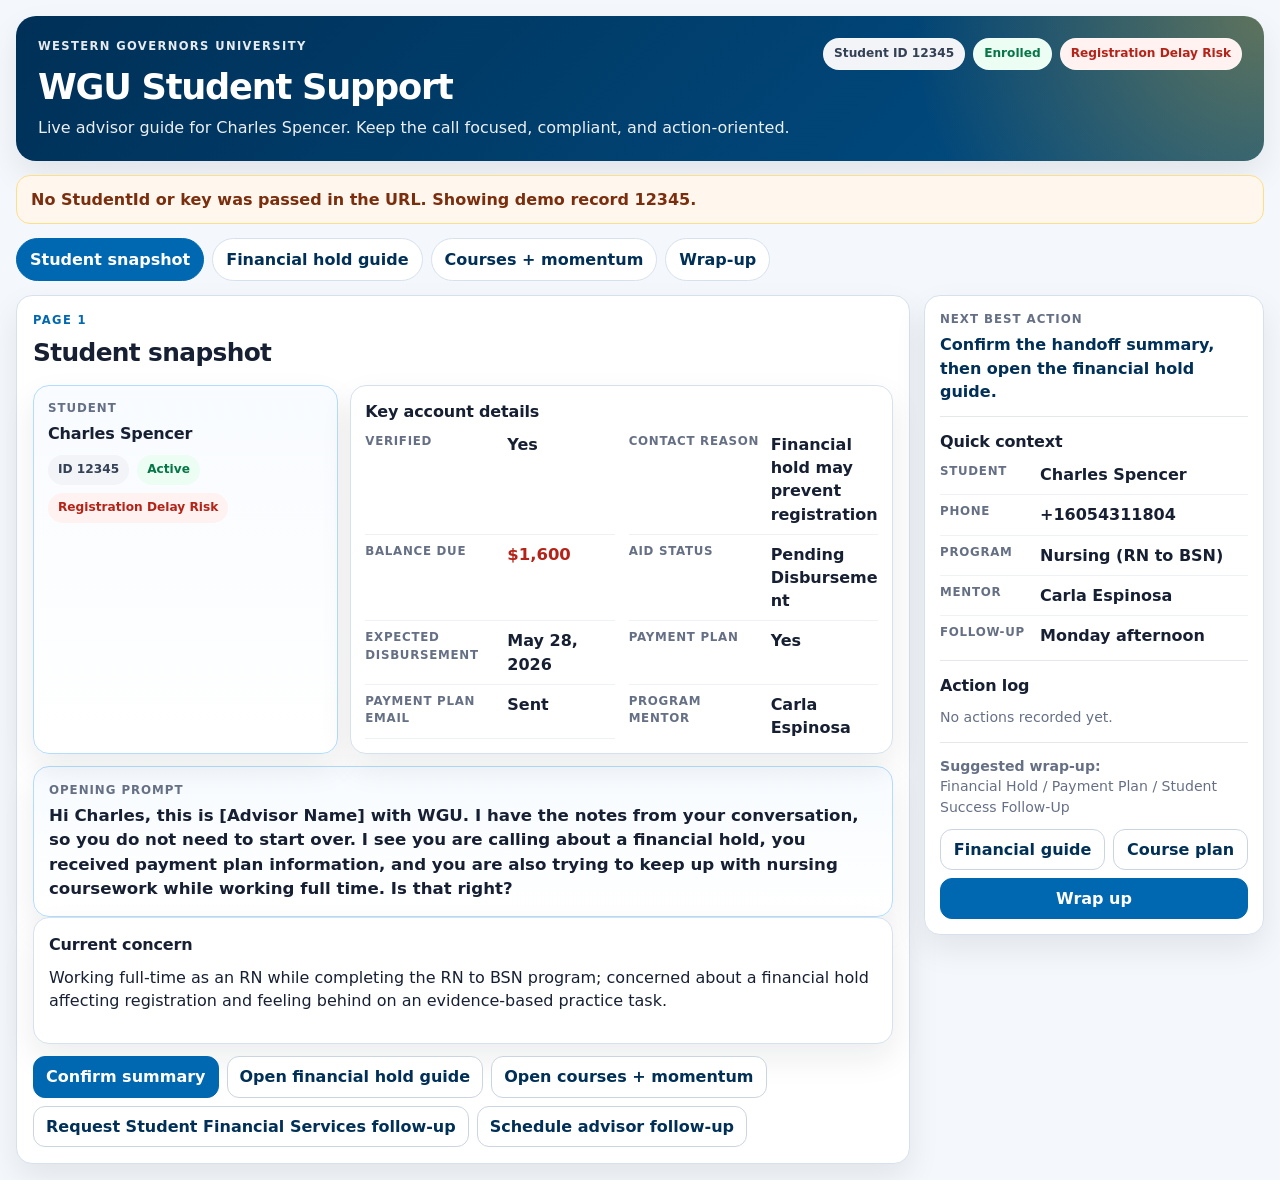
==== agent-script.html @ 355cf513 "new" ====
<!doctype html>
<html lang="en">
<head>
  <meta charset="utf-8">
  <meta name="viewport" content="width=device-width, initial-scale=1">
  <title>WGU Student Support</title>
  <link rel="stylesheet" href="assets/wgu-support.css">
</head>
<body>
  <main class="app-shell" id="app" aria-live="polite">
    <section class="loading-card">
      <div class="spinner" aria-hidden="true"></div>
      <p>Loading WGU student support guide...</p>
    </section>
  </main>
  <script src="assets/wgu-support.js"></script>
</body>
</html>
---- assets/wgu-support.css ----
:root {
  --wgu-navy: #003057;
  --wgu-blue: #0067b1;
  --wgu-gold: #f6b221;
  --ink: #172033;
  --muted: #667085;
  --line: #d7e1ee;
  --bg: #f4f7fb;
  --card: #ffffff;
  --danger: #b42318;
  --danger-bg: #fff2f0;
  --warning: #b54708;
  --warning-bg: #fff7ed;
  --success: #067647;
  --success-bg: #ecfdf3;
  --info-bg: #eff8ff;
  --shadow: 0 14px 32px rgba(16, 24, 40, 0.08);
  --radius: 16px;
  color-scheme: light;
}

* {
  box-sizing: border-box;
}

html {
  scroll-behavior: smooth;
}

body {
  margin: 0;
  min-height: 100vh;
  background: var(--bg);
  color: var(--ink);
  font-family: Inter, ui-sans-serif, system-ui, -apple-system, BlinkMacSystemFont, "Segoe UI", Arial, sans-serif;
  line-height: 1.45;
}

button,
textarea,
input {
  font: inherit;
}

.app-shell {
  width: min(1280px, 100%);
  margin: 0 auto;
  padding: 16px;
}

.app-shell.compact {
  width: min(860px, 100%);
}

.hero {
  display: flex;
  justify-content: space-between;
  align-items: flex-start;
  gap: 18px;
  padding: 22px;
  border-radius: 20px;
  color: #fff;
  background:
    radial-gradient(circle at top right, rgba(246, 178, 33, 0.38), transparent 28%),
    linear-gradient(135deg, var(--wgu-navy), #014f86);
  box-shadow: var(--shadow);
}

.eyebrow {
  margin: 0 0 6px;
  font-size: 0.72rem;
  font-weight: 900;
  letter-spacing: 0.12em;
  text-transform: uppercase;
  opacity: 0.9;
}

.eyebrow.dark {
  color: var(--wgu-blue);
  opacity: 1;
}

h1,
h2,
h3,
p {
  margin-top: 0;
}

h1 {
  margin-bottom: 4px;
  font-size: clamp(1.55rem, 2.8vw, 2.2rem);
  letter-spacing: -0.035em;
}

h2 {
  margin-bottom: 8px;
  font-size: clamp(1.25rem, 2vw, 1.55rem);
  letter-spacing: -0.025em;
}

h3 {
  margin-bottom: 10px;
  font-size: 1rem;
  letter-spacing: -0.01em;
}

.hero-copy {
  max-width: 820px;
  margin-bottom: 0;
  opacity: 0.92;
}

.hero-badges,
.badge-row,
.button-row,
.tab-row {
  display: flex;
  flex-wrap: wrap;
  align-items: center;
  gap: 8px;
}

.hero-badges {
  justify-content: flex-end;
  min-width: 260px;
}

.badge {
  display: inline-flex;
  align-items: center;
  width: fit-content;
  padding: 6px 10px;
  border-radius: 999px;
  background: #eef4ff;
  color: #175cd3;
  font-size: 0.76rem;
  font-weight: 900;
  white-space: nowrap;
}

.hero .badge {
  background: rgba(255, 255, 255, 0.16);
  color: #fff;
  border: 1px solid rgba(255, 255, 255, 0.26);
}

.badge.success {
  background: var(--success-bg);
  color: var(--success);
}

.badge.danger {
  background: var(--danger-bg);
  color: var(--danger);
}

.badge.warning {
  background: var(--warning-bg);
  color: var(--warning);
}

.badge.neutral {
  background: #f2f4f7;
  color: #344054;
}

.tab-row {
  margin: 14px 0;
}

.tab {
  border: 1px solid var(--line);
  background: #fff;
  color: var(--wgu-navy);
  border-radius: 999px;
  padding: 9px 13px;
  font-weight: 850;
  cursor: pointer;
}

.tab.active {
  border-color: var(--wgu-blue);
  background: var(--wgu-blue);
  color: #fff;
}

.workbench {
  display: grid;
  grid-template-columns: minmax(0, 1fr) 340px;
  gap: 14px;
  align-items: start;
}

.main-panel,
.page-card {
  min-width: 0;
}

.card,
.page-card {
  background: var(--card);
  border: 1px solid var(--line);
  border-radius: var(--radius);
  box-shadow: var(--shadow);
}

.page-card {
  padding: 16px;
}

.card {
  padding: 15px;
}

.compact-card {
  padding: 14px;
}

.primary-card {
  border-color: #b2ddff;
  background: linear-gradient(180deg, #f8fbff, #fff);
}

.warning-card {
  border-color: #fedf89;
  background: linear-gradient(180deg, #fffbf4, #fff);
}

.guardrail-card {
  border-color: #fecaca;
  background: linear-gradient(180deg, #fff7f7, #fff);
}

.success-card {
  border-color: #abefc6;
  background: linear-gradient(180deg, #f6fef9, #fff);
}

.prompt-card {
  border-color: #b2ddff;
  background: linear-gradient(180deg, #f7fbff, #fff);
}

.index-card {
  margin-top: 14px;
}

.section-heading {
  margin-bottom: 14px;
}

.section-heading .subtitle,
.subtitle {
  margin-bottom: 0;
  color: var(--muted);
}

.snapshot-grid {
  display: grid;
  grid-template-columns: 0.72fr 1.28fr;
  gap: 12px;
  margin-bottom: 12px;
}

.two-panel {
  display: grid;
  grid-template-columns: 1fr 1fr;
  gap: 12px;
  margin-bottom: 12px;
}

.label {
  margin-bottom: 5px;
  color: var(--muted);
  font-size: 0.74rem;
  font-weight: 900;
  letter-spacing: 0.08em;
  text-transform: uppercase;
}

.top-space {
  margin-top: 14px;
}

.script-text {
  margin-bottom: 0;
  color: #172033;
  font-size: 1.04rem;
  font-weight: 650;
}

.big-value {
  margin-bottom: 12px;
  color: var(--wgu-navy);
  font-size: 1.16rem;
  font-weight: 850;
}

.field-list {
  display: grid;
  gap: 8px;
  margin: 0;
}

.field-list.two-col {
  grid-template-columns: repeat(2, minmax(0, 1fr));
  column-gap: 14px;
}

.field-row {
  display: grid;
  grid-template-columns: 132px minmax(0, 1fr);
  gap: 10px;
  padding-bottom: 8px;
  border-bottom: 1px solid #eef2f7;
}

.field-row:last-child {
  border-bottom: 0;
  padding-bottom: 0;
}

.field-row dt {
  color: var(--muted);
  font-size: 0.74rem;
  font-weight: 900;
  letter-spacing: 0.06em;
  text-transform: uppercase;
}

.field-row dd {
  margin: 0;
  font-weight: 700;
  overflow-wrap: anywhere;
}

.field-row.emphasis dd {
  color: var(--danger);
  font-size: 1.03rem;
}

.bullet-list,
.check-list {
  display: grid;
  gap: 9px;
  margin: 0;
  padding: 0;
  list-style: none;
}

.bullet-list li,
.check-list li {
  position: relative;
  padding-left: 24px;
}

.bullet-list li::before,
.check-list li::before {
  position: absolute;
  left: 0;
  top: 0.05rem;
  width: 18px;
  height: 18px;
  display: inline-grid;
  place-items: center;
  border-radius: 50%;
  font-size: 0.76rem;
  font-weight: 900;
}

.bullet-list li::before {
  content: "i";
  background: var(--info-bg);
  color: var(--wgu-blue);
}

.check-list li::before {
  content: "✓";
  background: var(--success-bg);
  color: var(--success);
}

.say-box,
.dont-box {
  border-radius: 13px;
  padding: 12px;
}

.say-box {
  margin-bottom: 10px;
  border: 1px solid #abefc6;
  background: var(--success-bg);
}

.say-box p,
.dont-box p {
  margin-bottom: 0;
}

.dont-box {
  border: 1px solid #fecaca;
  background: var(--danger-bg);
}

.dont-box .bullet-list li::before {
  content: "!";
  background: #fee4e2;
  color: var(--danger);
}

.action-row {
  margin-top: 12px;
}

button,
.button {
  display: inline-flex;
  justify-content: center;
  align-items: center;
  min-height: 38px;
  padding: 8px 12px;
  border: 1px solid #cbd5e1;
  border-radius: 12px;
  background: #fff;
  color: var(--wgu-navy);
  font-weight: 850;
  text-decoration: none;
  cursor: pointer;
}

button.primary,
.button.primary {
  border-color: var(--wgu-blue);
  background: var(--wgu-blue);
  color: #fff;
}

button:hover,
.button:hover,
.tab:hover {
  filter: brightness(0.98);
}

button:focus-visible,
.button:focus-visible,
.tab:focus-visible,
textarea:focus-visible {
  outline: 3px solid rgba(0, 103, 177, 0.24);
  outline-offset: 2px;
}

.side-panel {
  min-width: 0;
}

.sticky-card {
  position: sticky;
  top: 12px;
}

.next-action {
  margin-bottom: 0;
  color: var(--wgu-navy);
  font-weight: 800;
}

.side-divider {
  height: 1px;
  margin: 13px 0;
  background: #e4e7ec;
}

.side-fields .field-row {
  grid-template-columns: 90px 1fr;
}

.empty-log,
.wrap-code,
.small-muted {
  color: var(--muted);
  font-size: 0.88rem;
}

.wrap-code {
  margin-bottom: 0;
}

.action-log {
  display: grid;
  gap: 8px;
  margin: 0;
  padding-left: 18px;
}

.action-log li {
  color: #344054;
  font-size: 0.9rem;
}

.action-log span {
  display: inline-block;
  margin-right: 6px;
  color: var(--muted);
  font-size: 0.78rem;
  font-weight: 800;
}

.side-buttons {
  margin-top: 12px;
}

.side-buttons button {
  flex: 1 1 auto;
}

textarea {
  width: 100%;
  min-height: 172px;
  margin-bottom: 10px;
  padding: 12px;
  border: 1px solid #cbd5e1;
  border-radius: 13px;
  color: var(--ink);
  background: #fff;
  resize: vertical;
}

.copy-status {
  min-height: 20px;
  margin: 8px 0 0;
  color: var(--success);
  font-weight: 850;
}

.setup-warning {
  margin-top: 14px;
  padding: 12px 14px;
  border: 1px solid #fedf89;
  border-radius: 14px;
  background: var(--warning-bg);
  color: #7a2e0e;
  font-weight: 750;
}

.loading-card {
  min-height: 240px;
  display: grid;
  place-items: center;
  gap: 12px;
  background: #fff;
  border: 1px solid var(--line);
  border-radius: var(--radius);
  box-shadow: var(--shadow);
}

.loading-card p {
  margin: 0;
  color: var(--muted);
  font-weight: 850;
}

.spinner {
  width: 38px;
  height: 38px;
  border: 4px solid #d1e9ff;
  border-top-color: var(--wgu-blue);
  border-radius: 50%;
  animation: spin 0.9s linear infinite;
}

code {
  padding: 2px 5px;
  border-radius: 6px;
  background: #eef2f7;
}

@keyframes spin {
  to { transform: rotate(360deg); }
}

@media (max-width: 1060px) {
  .workbench {
    grid-template-columns: 1fr;
  }

  .sticky-card {
    position: static;
  }
}

@media (max-width: 820px) {
  .hero,
  .snapshot-grid,
  .two-panel {
    grid-template-columns: 1fr;
  }

  .hero {
    flex-direction: column;
  }

  .hero-badges {
    justify-content: flex-start;
    min-width: 0;
  }

  .field-list.two-col {
    grid-template-columns: 1fr;
  }
}

@media (max-width: 560px) {
  .app-shell {
    padding: 10px;
  }

  .hero,
  .page-card,
  .card {
    border-radius: 14px;
  }

  .field-row,
  .side-fields .field-row {
    grid-template-columns: 1fr;
    gap: 2px;
  }

  button,
  .button,
  .tab {
    width: 100%;
  }
}
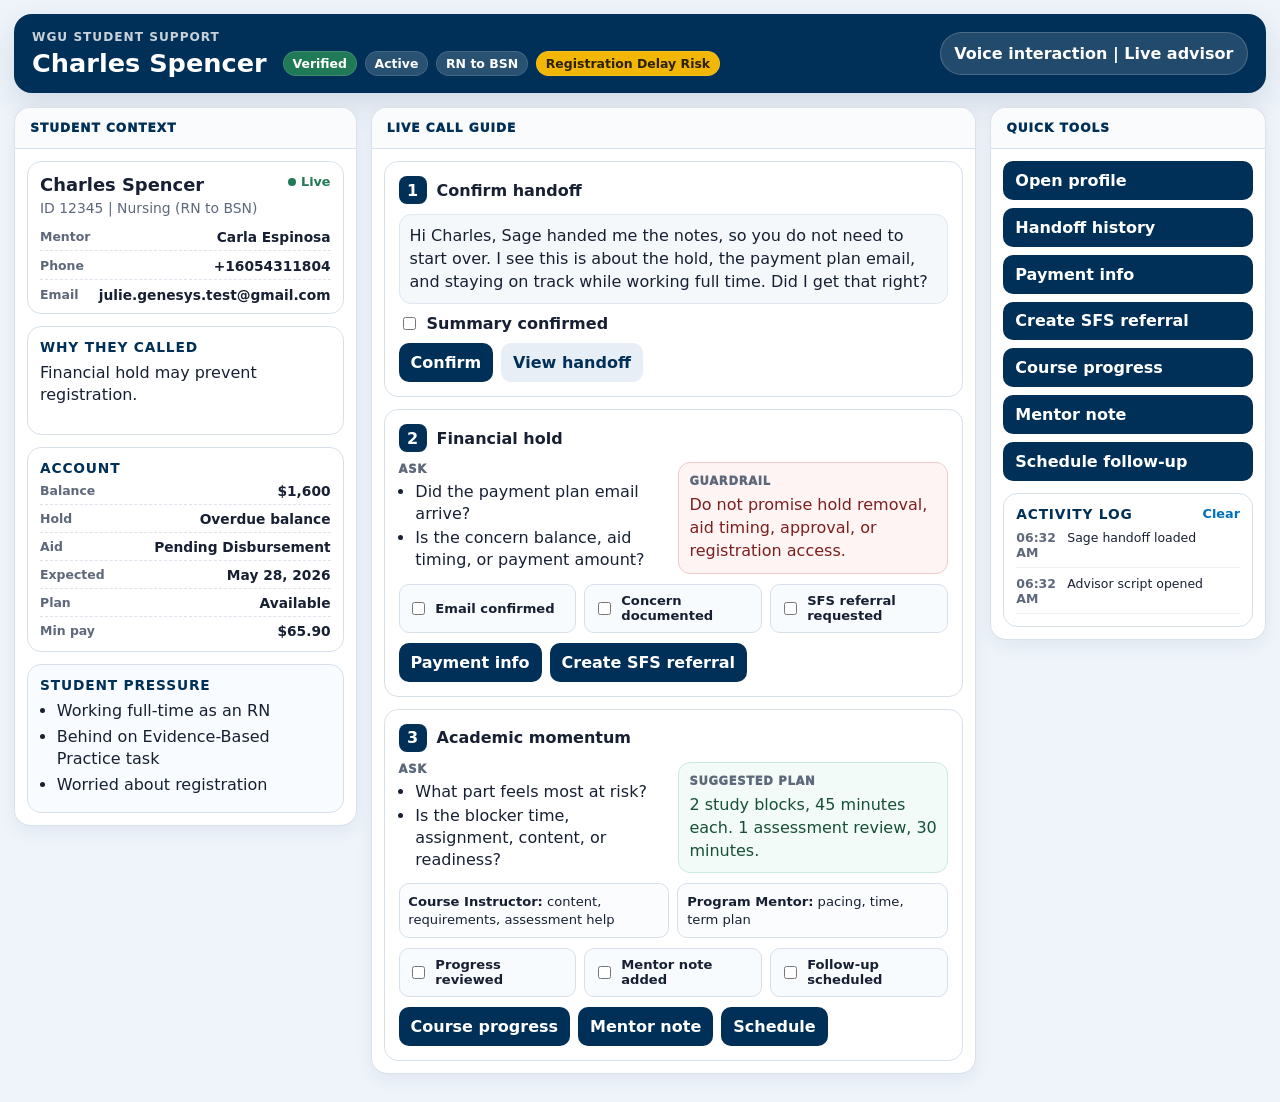
==== commit daf2df65: "Describe your changes" ====
--- a/agent-script.html
+++ b/agent-script.html
@@ -1,18 +1,197 @@
 <!doctype html>
 <html lang="en">
 <head>
-  <meta charset="utf-8">
-  <meta name="viewport" content="width=device-width, initial-scale=1">
+  <meta charset="utf-8" />
+  <meta name="viewport" content="width=device-width, initial-scale=1" />
   <title>WGU Student Support</title>
-  <link rel="stylesheet" href="assets/wgu-support.css">
+  <link rel="stylesheet" href="assets/wgu-agent.css" />
 </head>
 <body>
-  <main class="app-shell" id="app" aria-live="polite">
-    <section class="loading-card">
-      <div class="spinner" aria-hidden="true"></div>
-      <p>Loading WGU student support guide...</p>
-    </section>
-  </main>
-  <script src="assets/wgu-support.js"></script>
+  <div class="app-shell">
+    <header class="topbar">
+      <div>
+        <div class="eyebrow">WGU Student Support</div>
+        <div class="title-row">
+          <h1 id="studentNameHeader">Charles Spencer</h1>
+          <span class="chip ok">Verified</span>
+          <span class="chip">Active</span>
+          <span class="chip" id="programChip">RN to BSN</span>
+          <span class="chip warn" id="riskChip">Registration risk</span>
+        </div>
+      </div>
+      <div class="interaction-pill">Voice interaction | Live advisor</div>
+    </header>
+
+    <div id="setupNotice" class="setup-notice" hidden></div>
+
+    <main class="three-col">
+      <aside class="panel context-panel">
+        <div class="panel-title">Student context</div>
+
+        <section class="card tight-card">
+          <div class="student-block">
+            <div>
+              <h2 id="studentName">Charles Spencer</h2>
+              <p id="studentMeta">ID 12345 | Nursing, RN to BSN</p>
+            </div>
+            <span class="status-dot">Live</span>
+          </div>
+          <dl class="mini-fields">
+            <div><dt>Mentor</dt><dd id="mentorName">Carla Espinosa</dd></div>
+            <div><dt>Phone</dt><dd id="phoneNumber">+16054311804</dd></div>
+            <div><dt>Email</dt><dd id="emailAddress">julie.genesys.test@gmail.com</dd></div>
+          </dl>
+        </section>
+
+        <section class="card">
+          <h3>Why they called</h3>
+          <p id="contactReason">Financial hold may prevent registration.</p>
+        </section>
+
+        <section class="card">
+          <h3>Account</h3>
+          <dl class="mini-fields compact">
+            <div><dt>Balance</dt><dd id="balanceDue">$1,600</dd></div>
+            <div><dt>Hold</dt><dd id="holdReason">Overdue balance</dd></div>
+            <div><dt>Aid</dt><dd id="aidStatus">Pending disbursement</dd></div>
+            <div><dt>Expected</dt><dd id="aidDate">May 28, 2026</dd></div>
+            <div><dt>Plan</dt><dd id="paymentPlan">Available</dd></div>
+            <div><dt>Min pay</dt><dd id="minimumPayment">$65.90</dd></div>
+          </dl>
+        </section>
+
+        <section class="card note-card">
+          <h3>Student pressure</h3>
+          <ul class="plain-list" id="pressureList">
+            <li>Working full-time as an RN</li>
+            <li>Behind on Evidence-Based Practice task</li>
+            <li>Worried about registration</li>
+          </ul>
+        </section>
+      </aside>
+
+      <section class="panel guide-panel">
+        <div class="panel-title">Live call guide</div>
+
+        <article class="step-card" id="start">
+          <div class="step-head">
+            <span class="step-num">1</span>
+            <h2>Confirm handoff</h2>
+          </div>
+          <div class="prompt-box" id="openerText">
+            Hi Charles, Sage handed me the notes, so you do not need to start over. I see this is about the hold, the payment plan email, and staying on track while working full time. Did I get that right?
+          </div>
+          <label class="check-row"><input id="summaryConfirmed" type="checkbox" /> Summary confirmed</label>
+          <div class="row-actions">
+            <button data-action="confirm-summary">Confirm</button>
+            <button class="secondary" data-action="history">View handoff</button>
+          </div>
+        </article>
+
+        <article class="step-card" id="financial">
+          <div class="step-head">
+            <span class="step-num">2</span>
+            <h2>Financial hold</h2>
+          </div>
+          <div class="guide-grid">
+            <div>
+              <div class="label">Ask</div>
+              <ul class="plain-list short">
+                <li>Did the payment plan email arrive?</li>
+                <li>Is the concern balance, aid timing, or payment amount?</li>
+              </ul>
+            </div>
+            <div class="guardrail">
+              <div class="label">Guardrail</div>
+              Do not promise hold removal, aid timing, approval, or registration access.
+            </div>
+          </div>
+          <div class="check-grid">
+            <label><input id="emailConfirmed" type="checkbox" /> Email confirmed</label>
+            <label><input id="concernDocumented" type="checkbox" /> Concern documented</label>
+            <label><input id="sfsRequested" type="checkbox" /> SFS referral requested</label>
+          </div>
+          <div class="row-actions">
+            <button data-action="payment-portal">Payment info</button>
+            <button data-action="sfs-referral">Create SFS referral</button>
+          </div>
+        </article>
+
+        <article class="step-card" id="academic">
+          <div class="step-head">
+            <span class="step-num">3</span>
+            <h2>Academic momentum</h2>
+          </div>
+          <div class="guide-grid">
+            <div>
+              <div class="label">Ask</div>
+              <ul class="plain-list short">
+                <li>What part feels most at risk?</li>
+                <li>Is the blocker time, assignment, content, or readiness?</li>
+              </ul>
+            </div>
+            <div class="plan-box">
+              <div class="label">Suggested plan</div>
+              2 study blocks, 45 minutes each. 1 assessment review, 30 minutes.
+            </div>
+          </div>
+          <div class="route-strip">
+            <span><b>Course Instructor:</b> content, requirements, assessment help</span>
+            <span><b>Program Mentor:</b> pacing, time, term plan</span>
+          </div>
+          <div class="check-grid">
+            <label><input id="courseReviewed" type="checkbox" /> Progress reviewed</label>
+            <label><input id="mentorNoteAdded" type="checkbox" /> Mentor note added</label>
+            <label><input id="followupScheduled" type="checkbox" /> Follow-up scheduled</label>
+          </div>
+          <div class="row-actions">
+            <button data-action="course-progress">Course progress</button>
+            <button data-action="mentor-note">Mentor note</button>
+            <button data-action="schedule">Schedule</button>
+          </div>
+        </article>
+      </section>
+
+      <aside class="panel tools-panel">
+        <div class="panel-title">Quick tools</div>
+
+        <div class="tool-stack">
+          <button data-action="open-profile">Open profile</button>
+          <button data-action="history">Handoff history</button>
+          <button data-action="payment-portal">Payment info</button>
+          <button data-action="sfs-referral">Create SFS referral</button>
+          <button data-action="course-progress">Course progress</button>
+          <button data-action="mentor-note">Mentor note</button>
+          <button data-action="schedule">Schedule follow-up</button>
+        </div>
+
+        <section class="log-card">
+          <div class="log-head">
+            <h3>Activity log</h3>
+            <button class="text-btn" data-action="clear-log">Clear</button>
+          </div>
+          <ol id="activityLog" class="activity-log"></ol>
+        </section>
+      </aside>
+    </main>
+  </div>
+
+  <div id="modalBackdrop" class="modal-backdrop" hidden>
+    <div class="modal" role="dialog" aria-modal="true" aria-labelledby="modalTitle">
+      <header class="modal-header">
+        <div>
+          <div id="modalKicker" class="modal-kicker">Demo action</div>
+          <h2 id="modalTitle">Action</h2>
+        </div>
+        <button class="icon-btn" data-close-modal aria-label="Close dialog">×</button>
+      </header>
+      <div id="modalBody" class="modal-body"></div>
+      <footer id="modalFooter" class="modal-footer"></footer>
+    </div>
+  </div>
+
+  <div id="toast" class="toast" aria-live="polite"></div>
+
+  <script src="assets/wgu-agent.js"></script>
 </body>
 </html>
--- a/assets/wgu-agent.css
+++ b/assets/wgu-agent.css
@@ -0,0 +1,237 @@
+:root {
+  --navy: #003057;
+  --blue: #0071bc;
+  --green: #207a57;
+  --yellow: #f2b705;
+  --red: #b93b3b;
+  --ink: #172033;
+  --muted: #5d687a;
+  --line: #d7e0ea;
+  --soft: #f5f8fb;
+  --card: #ffffff;
+  --shadow: 0 12px 32px rgba(0, 35, 64, 0.12);
+  --radius: 16px;
+  --font: Inter, ui-sans-serif, system-ui, -apple-system, BlinkMacSystemFont, "Segoe UI", sans-serif;
+}
+
+* { box-sizing: border-box; }
+html { scroll-behavior: smooth; }
+body {
+  margin: 0;
+  font-family: var(--font);
+  color: var(--ink);
+  background: #eef4fa;
+  min-height: 100vh;
+}
+button, input, textarea, select { font: inherit; }
+button {
+  border: 0;
+  border-radius: 10px;
+  background: var(--navy);
+  color: #fff;
+  padding: 0.62rem 0.75rem;
+  font-weight: 750;
+  cursor: pointer;
+}
+button:hover { background: #06426f; }
+button.secondary { background: #e8eef5; color: var(--navy); }
+button.text-btn { background: transparent; color: var(--blue); padding: 0; font-size: 0.8rem; }
+button.icon-btn { width: 36px; height: 36px; padding: 0; border-radius: 999px; background: #e9eff6; color: var(--navy); font-size: 1.2rem; }
+button.full { width: 100%; }
+input, textarea, select {
+  width: 100%;
+  border: 1px solid var(--line);
+  border-radius: 10px;
+  padding: 0.6rem 0.7rem;
+  background: #fff;
+  color: var(--ink);
+}
+textarea { min-height: 112px; resize: vertical; }
+label { font-weight: 700; }
+
+.app-shell {
+  width: min(1460px, calc(100% - 28px));
+  margin: 14px auto 28px;
+}
+.topbar {
+  background: var(--navy);
+  color: #fff;
+  border-radius: 18px;
+  padding: 16px 18px;
+  display: flex;
+  justify-content: space-between;
+  gap: 16px;
+  align-items: center;
+  box-shadow: var(--shadow);
+}
+.eyebrow { text-transform: uppercase; font-size: 0.76rem; letter-spacing: 0.08em; opacity: 0.78; font-weight: 900; }
+.title-row { display: flex; align-items: center; flex-wrap: wrap; gap: 8px; margin-top: 6px; }
+h1 { margin: 0 8px 0 0; font-size: clamp(1.3rem, 2vw, 2rem); line-height: 1.05; }
+.chip {
+  display: inline-flex;
+  align-items: center;
+  border-radius: 999px;
+  padding: 0.25rem 0.55rem;
+  font-size: 0.78rem;
+  font-weight: 850;
+  background: rgba(255,255,255,0.16);
+  border: 1px solid rgba(255,255,255,0.12);
+}
+.chip.ok { background: var(--green); }
+.chip.warn { background: var(--yellow); color: #2d2100; }
+.interaction-pill {
+  white-space: nowrap;
+  background: rgba(255,255,255,0.13);
+  border: 1px solid rgba(255,255,255,0.18);
+  border-radius: 999px;
+  padding: 0.7rem 0.85rem;
+  font-weight: 850;
+}
+.setup-notice {
+  margin-top: 10px;
+  background: #fff8df;
+  color: #574300;
+  border: 1px solid #f0d879;
+  border-radius: 12px;
+  padding: 0.65rem 0.85rem;
+  font-weight: 700;
+}
+.three-col {
+  display: grid;
+  grid-template-columns: minmax(245px, 0.82fr) minmax(430px, 1.45fr) minmax(220px, 0.66fr);
+  gap: 14px;
+  margin-top: 14px;
+  align-items: start;
+}
+.panel {
+  background: rgba(255,255,255,0.96);
+  border: 1px solid rgba(215,224,234,0.95);
+  border-radius: var(--radius);
+  box-shadow: 0 6px 18px rgba(15, 37, 64, 0.06);
+  overflow: hidden;
+}
+.panel-title {
+  padding: 0.82rem 0.95rem;
+  background: #f9fbfd;
+  border-bottom: 1px solid var(--line);
+  text-transform: uppercase;
+  letter-spacing: 0.08em;
+  font-size: 0.76rem;
+  font-weight: 950;
+  color: var(--navy);
+}
+.card, .step-card, .log-card { margin: 12px; background: var(--card); border: 1px solid var(--line); border-radius: 14px; padding: 12px; }
+.tight-card { padding-bottom: 10px; }
+.student-block { display: flex; align-items: flex-start; justify-content: space-between; gap: 8px; }
+h2, h3, p { margin-top: 0; }
+h2 { margin-bottom: 4px; font-size: 1.12rem; }
+h3 { margin-bottom: 7px; font-size: 0.86rem; text-transform: uppercase; letter-spacing: 0.06em; color: var(--navy); }
+p { line-height: 1.4; }
+#studentMeta { margin: 0; color: var(--muted); font-size: 0.87rem; }
+.status-dot { color: var(--green); font-weight: 900; font-size: 0.8rem; }
+.status-dot::before { content: ""; display: inline-block; width: 8px; height: 8px; margin-right: 5px; border-radius: 50%; background: var(--green); }
+.mini-fields { display: grid; gap: 7px; margin: 10px 0 0; }
+.mini-fields.compact { margin-top: 0; gap: 6px; }
+.mini-fields div { display: flex; justify-content: space-between; gap: 10px; border-bottom: 1px dashed #dbe3ed; padding-bottom: 5px; }
+.mini-fields div:last-child { border-bottom: 0; padding-bottom: 0; }
+dt { color: var(--muted); font-size: 0.78rem; font-weight: 800; }
+dd { margin: 0; text-align: right; font-size: 0.86rem; font-weight: 850; }
+.note-card { background: #f8fbff; }
+.plain-list { margin: 0; padding-left: 1.05rem; color: var(--ink); }
+.plain-list li { margin: 0.28rem 0; line-height: 1.35; }
+.plain-list.short li { margin: 0.18rem 0; }
+.step-card { padding: 14px; }
+.step-head { display: flex; align-items: center; gap: 10px; margin-bottom: 10px; }
+.step-head h2 { margin: 0; font-size: 1rem; }
+.step-num { width: 28px; height: 28px; display: inline-grid; place-items: center; border-radius: 8px; background: var(--navy); color: #fff; font-weight: 900; }
+.prompt-box, .guardrail, .plan-box {
+  background: var(--soft);
+  border: 1px solid #dfe7f1;
+  border-radius: 12px;
+  padding: 10px;
+  line-height: 1.42;
+}
+.guardrail { background: #fff4f4; border-color: #f0caca; color: #7d1f1f; }
+.plan-box { background: #f2fbf7; border-color: #ccebdc; color: #174f39; }
+.label { text-transform: uppercase; letter-spacing: 0.06em; font-size: 0.72rem; color: var(--muted); font-weight: 950; margin-bottom: 5px; }
+.guide-grid { display: grid; grid-template-columns: 1fr 1fr; gap: 10px; margin-bottom: 10px; }
+.check-row { display: flex; align-items: center; gap: 8px; margin: 10px 0; }
+.check-row input, .check-grid input { width: auto; }
+.check-grid { display: grid; grid-template-columns: repeat(3, 1fr); gap: 8px; margin: 10px 0; }
+.check-grid label { display: flex; gap: 7px; align-items: center; background: #f8fbfd; border: 1px solid var(--line); border-radius: 10px; padding: 0.55rem; font-size: 0.82rem; }
+.row-actions { display: flex; gap: 8px; flex-wrap: wrap; }
+.route-strip { display: grid; grid-template-columns: 1fr 1fr; gap: 8px; margin: 8px 0 10px; }
+.route-strip span { background: #fbfcfe; border: 1px solid var(--line); border-radius: 10px; padding: 0.55rem; font-size: 0.82rem; line-height: 1.32; }
+.tool-stack { padding: 12px; display: grid; gap: 8px; }
+.tool-stack button { text-align: left; }
+.log-card { margin-top: 0; }
+.log-head { display: flex; justify-content: space-between; align-items: center; margin-bottom: 8px; }
+.log-head h3 { margin: 0; }
+.activity-log { list-style: none; padding: 0; margin: 0; display: grid; gap: 8px; max-height: 315px; overflow: auto; }
+.activity-log li { display: grid; grid-template-columns: 45px 1fr; gap: 6px; font-size: 0.78rem; border-bottom: 1px solid #edf2f6; padding-bottom: 7px; }
+.activity-log time { color: var(--muted); font-weight: 850; }
+.modal-backdrop {
+  position: fixed;
+  inset: 0;
+  background: rgba(8, 22, 38, 0.48);
+  display: grid;
+  place-items: center;
+  z-index: 1000;
+  padding: 18px;
+}
+.modal-backdrop[hidden] { display: none; }
+.modal {
+  width: min(760px, 100%);
+  max-height: min(760px, 92vh);
+  overflow: auto;
+  background: #fff;
+  border-radius: 18px;
+  box-shadow: 0 24px 70px rgba(0,0,0,0.26);
+}
+.modal-header, .modal-footer { padding: 14px 16px; display: flex; align-items: center; justify-content: space-between; gap: 12px; border-bottom: 1px solid var(--line); }
+.modal-footer { border-top: 1px solid var(--line); border-bottom: 0; justify-content: flex-end; }
+.modal-kicker { text-transform: uppercase; letter-spacing: 0.08em; font-size: 0.72rem; font-weight: 950; color: var(--blue); }
+.modal-header h2 { margin: 3px 0 0; }
+.modal-body { padding: 16px; }
+.form-grid { display: grid; grid-template-columns: 1fr 1fr; gap: 12px; }
+.form-row { display: grid; gap: 6px; }
+.form-row.full { grid-column: 1 / -1; }
+.info-grid { display: grid; grid-template-columns: 1fr 1fr; gap: 10px; }
+.info-box { border: 1px solid var(--line); border-radius: 12px; padding: 10px; background: #fbfdff; }
+.info-box h3 { margin-bottom: 6px; }
+.kv { display: grid; gap: 6px; margin: 0; }
+.kv div { display: flex; justify-content: space-between; gap: 10px; border-bottom: 1px dashed #dce4ee; padding-bottom: 5px; }
+.kv div:last-child { border-bottom: 0; }
+.kv dt { font-size: 0.78rem; }
+.kv dd { font-size: 0.84rem; }
+.toast {
+  position: fixed;
+  right: 18px;
+  bottom: 18px;
+  background: var(--navy);
+  color: #fff;
+  padding: 0.75rem 0.9rem;
+  border-radius: 12px;
+  box-shadow: var(--shadow);
+  opacity: 0;
+  transform: translateY(8px);
+  transition: opacity 0.18s ease, transform 0.18s ease;
+  pointer-events: none;
+  z-index: 1100;
+  font-weight: 800;
+}
+.toast.show { opacity: 1; transform: translateY(0); }
+
+@media (max-width: 1100px) {
+  .three-col { grid-template-columns: 1fr; }
+  .context-panel, .tools-panel { order: initial; }
+  .guide-grid, .check-grid, .route-strip, .info-grid, .form-grid { grid-template-columns: 1fr; }
+  .topbar { align-items: flex-start; flex-direction: column; }
+  .interaction-pill { white-space: normal; }
+}
+@media (max-width: 620px) {
+  .app-shell { width: min(100% - 16px, 1460px); margin-top: 8px; }
+  .topbar { border-radius: 14px; }
+  .card, .step-card, .log-card { margin: 8px; }
+  .row-actions button { width: 100%; }
+}
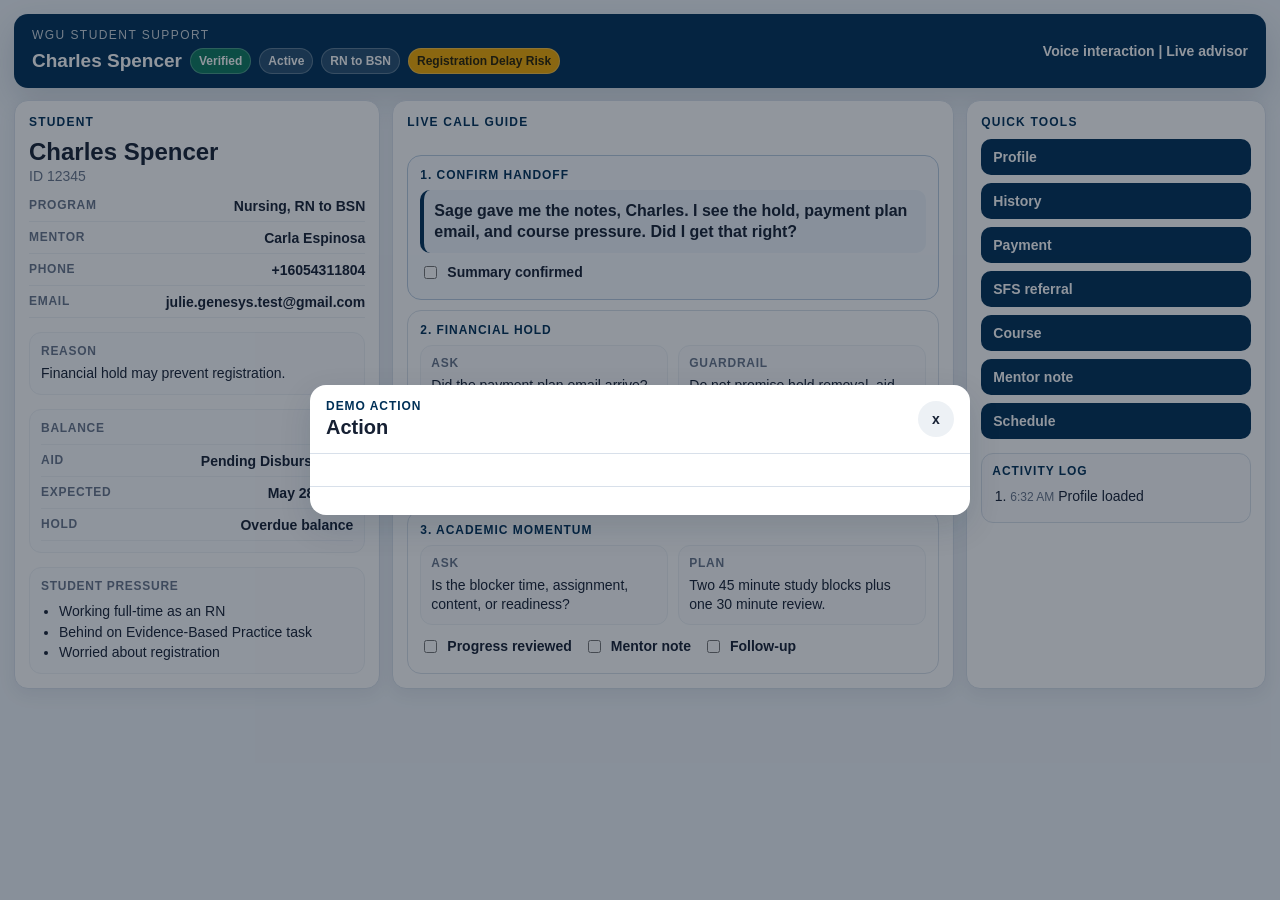
==== commit 22fc6ad2: "Describe your changes" ====
--- a/agent-script.html
+++ b/agent-script.html
@@ -4,174 +4,121 @@
   <meta charset="utf-8" />
   <meta name="viewport" content="width=device-width, initial-scale=1" />
   <title>WGU Student Support</title>
-  <link rel="stylesheet" href="assets/wgu-agent.css" />
+  <link rel="stylesheet" href="assets/wgu-call-panel.css" />
 </head>
 <body>
-  <div class="app-shell">
+  <div class="shell">
     <header class="topbar">
       <div>
-        <div class="eyebrow">WGU Student Support</div>
-        <div class="title-row">
-          <h1 id="studentNameHeader">Charles Spencer</h1>
-          <span class="chip ok">Verified</span>
-          <span class="chip">Active</span>
-          <span class="chip" id="programChip">RN to BSN</span>
-          <span class="chip warn" id="riskChip">Registration risk</span>
+        <div class="brand">WGU Student Support</div>
+        <div class="headline">
+          <span id="headerName">Student</span>
+          <span class="pill ok">Verified</span>
+          <span class="pill">Active</span>
+          <span class="pill" id="headerProgram">RN to BSN</span>
+          <span class="pill warn" id="headerRisk">Registration risk</span>
         </div>
       </div>
-      <div class="interaction-pill">Voice interaction | Live advisor</div>
+      <div class="interaction">Voice interaction | Live advisor</div>
     </header>
 
-    <div id="setupNotice" class="setup-notice" hidden></div>
+    <div id="setupNotice" class="notice" hidden></div>
 
-    <main class="three-col">
-      <aside class="panel context-panel">
-        <div class="panel-title">Student context</div>
+    <main class="layout">
+      <aside class="panel context">
+        <div class="panel-title">Student</div>
+        <h1 id="studentName">Charles Spencer</h1>
+        <div class="muted" id="studentIdLine">ID 12345</div>
 
-        <section class="card tight-card">
-          <div class="student-block">
-            <div>
-              <h2 id="studentName">Charles Spencer</h2>
-              <p id="studentMeta">ID 12345 | Nursing, RN to BSN</p>
-            </div>
-            <span class="status-dot">Live</span>
-          </div>
-          <dl class="mini-fields">
-            <div><dt>Mentor</dt><dd id="mentorName">Carla Espinosa</dd></div>
-            <div><dt>Phone</dt><dd id="phoneNumber">+16054311804</dd></div>
-            <div><dt>Email</dt><dd id="emailAddress">julie.genesys.test@gmail.com</dd></div>
-          </dl>
-        </section>
+        <div class="field-list">
+          <div><span>Program</span><strong id="program">Nursing, RN to BSN</strong></div>
+          <div><span>Mentor</span><strong id="mentor">Carla Espinosa</strong></div>
+          <div><span>Phone</span><strong id="phone">+16054311804</strong></div>
+          <div><span>Email</span><strong id="email">julie.genesys.test@gmail.com</strong></div>
+        </div>
 
-        <section class="card">
-          <h3>Why they called</h3>
-          <p id="contactReason">Financial hold may prevent registration.</p>
-        </section>
+        <div class="section-block">
+          <div class="label">Reason</div>
+          <p id="reason">Financial hold may prevent registration.</p>
+        </div>
 
-        <section class="card">
-          <h3>Account</h3>
-          <dl class="mini-fields compact">
-            <div><dt>Balance</dt><dd id="balanceDue">$1,600</dd></div>
-            <div><dt>Hold</dt><dd id="holdReason">Overdue balance</dd></div>
-            <div><dt>Aid</dt><dd id="aidStatus">Pending disbursement</dd></div>
-            <div><dt>Expected</dt><dd id="aidDate">May 28, 2026</dd></div>
-            <div><dt>Plan</dt><dd id="paymentPlan">Available</dd></div>
-            <div><dt>Min pay</dt><dd id="minimumPayment">$65.90</dd></div>
-          </dl>
-        </section>
+        <div class="section-block compact-grid">
+          <div><span>Balance</span><strong id="balance">$1600</strong></div>
+          <div><span>Aid</span><strong id="aid">Pending Disbursement</strong></div>
+          <div><span>Expected</span><strong id="aidDate">May 28, 2026</strong></div>
+          <div><span>Hold</span><strong id="hold">Overdue balance</strong></div>
+        </div>
 
-        <section class="card note-card">
-          <h3>Student pressure</h3>
-          <ul class="plain-list" id="pressureList">
-            <li>Working full-time as an RN</li>
-            <li>Behind on Evidence-Based Practice task</li>
-            <li>Worried about registration</li>
-          </ul>
-        </section>
+        <div class="section-block">
+          <div class="label">Student pressure</div>
+          <ul class="mini-list" id="pressureList"></ul>
+        </div>
       </aside>
 
-      <section class="panel guide-panel">
+      <section class="panel guide">
         <div class="panel-title">Live call guide</div>
 
-        <article class="step-card" id="start">
-          <div class="step-head">
-            <span class="step-num">1</span>
-            <h2>Confirm handoff</h2>
+        <article class="cue-card active">
+          <div class="step-label">1. Confirm handoff</div>
+          <div class="say-line" id="opener">Sage gave me the notes. I see the hold, payment plan email, and course pressure. Did I get that right?</div>
+          <label class="check"><input id="summaryConfirmed" type="checkbox" /> Summary confirmed</label>
+        </article>
+
+        <article class="cue-card">
+          <div class="step-label">2. Financial hold</div>
+          <div class="ask-grid">
+            <div>
+              <div class="label">Ask</div>
+              <p>Did the payment plan email arrive?</p>
+              <p>Is the concern balance, aid timing, or payment amount?</p>
+            </div>
+            <div>
+              <div class="label">Guardrail</div>
+              <p>Do not promise hold removal, aid timing, approval, or registration access.</p>
+            </div>
           </div>
-          <div class="prompt-box" id="openerText">
-            Hi Charles, Sage handed me the notes, so you do not need to start over. I see this is about the hold, the payment plan email, and staying on track while working full time. Did I get that right?
-          </div>
-          <label class="check-row"><input id="summaryConfirmed" type="checkbox" /> Summary confirmed</label>
-          <div class="row-actions">
-            <button data-action="confirm-summary">Confirm</button>
-            <button class="secondary" data-action="history">View handoff</button>
+          <div class="status-row">
+            <label><input id="paymentEmailConfirmed" type="checkbox" /> Email confirmed</label>
+            <label><input id="sfsCreated" type="checkbox" /> SFS referral</label>
           </div>
         </article>
 
-        <article class="step-card" id="financial">
-          <div class="step-head">
-            <span class="step-num">2</span>
-            <h2>Financial hold</h2>
-          </div>
-          <div class="guide-grid">
+        <article class="cue-card">
+          <div class="step-label">3. Academic momentum</div>
+          <div class="ask-grid">
             <div>
               <div class="label">Ask</div>
-              <ul class="plain-list short">
-                <li>Did the payment plan email arrive?</li>
-                <li>Is the concern balance, aid timing, or payment amount?</li>
-              </ul>
+              <p>Is the blocker time, assignment, content, or readiness?</p>
             </div>
-            <div class="guardrail">
-              <div class="label">Guardrail</div>
-              Do not promise hold removal, aid timing, approval, or registration access.
+            <div>
+              <div class="label">Plan</div>
+              <p>Two 45 minute study blocks plus one 30 minute review.</p>
             </div>
           </div>
-          <div class="check-grid">
-            <label><input id="emailConfirmed" type="checkbox" /> Email confirmed</label>
-            <label><input id="concernDocumented" type="checkbox" /> Concern documented</label>
-            <label><input id="sfsRequested" type="checkbox" /> SFS referral requested</label>
-          </div>
-          <div class="row-actions">
-            <button data-action="payment-portal">Payment info</button>
-            <button data-action="sfs-referral">Create SFS referral</button>
-          </div>
-        </article>
-
-        <article class="step-card" id="academic">
-          <div class="step-head">
-            <span class="step-num">3</span>
-            <h2>Academic momentum</h2>
-          </div>
-          <div class="guide-grid">
-            <div>
-              <div class="label">Ask</div>
-              <ul class="plain-list short">
-                <li>What part feels most at risk?</li>
-                <li>Is the blocker time, assignment, content, or readiness?</li>
-              </ul>
-            </div>
-            <div class="plan-box">
-              <div class="label">Suggested plan</div>
-              2 study blocks, 45 minutes each. 1 assessment review, 30 minutes.
-            </div>
-          </div>
-          <div class="route-strip">
-            <span><b>Course Instructor:</b> content, requirements, assessment help</span>
-            <span><b>Program Mentor:</b> pacing, time, term plan</span>
-          </div>
-          <div class="check-grid">
+          <div class="status-row">
             <label><input id="courseReviewed" type="checkbox" /> Progress reviewed</label>
-            <label><input id="mentorNoteAdded" type="checkbox" /> Mentor note added</label>
-            <label><input id="followupScheduled" type="checkbox" /> Follow-up scheduled</label>
-          </div>
-          <div class="row-actions">
-            <button data-action="course-progress">Course progress</button>
-            <button data-action="mentor-note">Mentor note</button>
-            <button data-action="schedule">Schedule</button>
+            <label><input id="mentorNoteAdded" type="checkbox" /> Mentor note</label>
+            <label><input id="followupScheduled" type="checkbox" /> Follow-up</label>
           </div>
         </article>
       </section>
 
-      <aside class="panel tools-panel">
+      <aside class="panel tools">
         <div class="panel-title">Quick tools</div>
-
-        <div class="tool-stack">
-          <button data-action="open-profile">Open profile</button>
-          <button data-action="history">Handoff history</button>
-          <button data-action="payment-portal">Payment info</button>
-          <button data-action="sfs-referral">Create SFS referral</button>
-          <button data-action="course-progress">Course progress</button>
+        <div class="tool-grid">
+          <button data-action="profile">Profile</button>
+          <button data-action="history">History</button>
+          <button data-action="payment">Payment</button>
+          <button data-action="sfs">SFS referral</button>
+          <button data-action="course">Course</button>
           <button data-action="mentor-note">Mentor note</button>
-          <button data-action="schedule">Schedule follow-up</button>
+          <button data-action="schedule">Schedule</button>
         </div>
 
-        <section class="log-card">
-          <div class="log-head">
-            <h3>Activity log</h3>
-            <button class="text-btn" data-action="clear-log">Clear</button>
-          </div>
-          <ol id="activityLog" class="activity-log"></ol>
-        </section>
+        <div class="log-card">
+          <div class="log-title">Activity log</div>
+          <ol id="activityLog"></ol>
+        </div>
       </aside>
     </main>
   </div>
@@ -183,7 +130,7 @@
           <div id="modalKicker" class="modal-kicker">Demo action</div>
           <h2 id="modalTitle">Action</h2>
         </div>
-        <button class="icon-btn" data-close-modal aria-label="Close dialog">×</button>
+        <button class="close" data-close-modal aria-label="Close">x</button>
       </header>
       <div id="modalBody" class="modal-body"></div>
       <footer id="modalFooter" class="modal-footer"></footer>
@@ -191,7 +138,6 @@
   </div>
 
   <div id="toast" class="toast" aria-live="polite"></div>
-
-  <script src="assets/wgu-agent.js"></script>
+  <script src="assets/wgu-call-panel.js"></script>
 </body>
 </html>
--- a/assets/wgu-call-panel.css
+++ b/assets/wgu-call-panel.css
@@ -0,0 +1,324 @@
+:root {
+  --ink: #162033;
+  --muted: #68758a;
+  --line: #d8e0ea;
+  --soft: #f5f7fb;
+  --panel: #ffffff;
+  --blue: #003057;
+  --blue-2: #0c5794;
+  --gold: #f2a900;
+  --green: #0d7f5f;
+  --red: #b83b3b;
+  --shadow: 0 12px 32px rgba(15, 35, 60, 0.14);
+  font-family: Inter, Arial, Helvetica, sans-serif;
+}
+
+* { box-sizing: border-box; }
+
+body {
+  margin: 0;
+  color: var(--ink);
+  background: #eef3f8;
+  font-size: 14px;
+}
+
+button, input, textarea, select { font: inherit; }
+
+button {
+  border: 0;
+  border-radius: 10px;
+  background: var(--blue);
+  color: #fff;
+  padding: 10px 12px;
+  cursor: pointer;
+  font-weight: 700;
+}
+
+button:hover { background: var(--blue-2); }
+button.secondary { background: #edf3f9; color: var(--blue); }
+
+.shell { min-height: 100vh; padding: 14px; }
+
+.topbar {
+  display: flex;
+  justify-content: space-between;
+  gap: 16px;
+  align-items: center;
+  background: var(--blue);
+  color: #fff;
+  border-radius: 14px;
+  padding: 14px 18px;
+  box-shadow: var(--shadow);
+}
+
+.brand {
+  font-size: 12px;
+  text-transform: uppercase;
+  letter-spacing: 0.12em;
+  opacity: 0.8;
+}
+
+.headline {
+  display: flex;
+  gap: 8px;
+  align-items: center;
+  flex-wrap: wrap;
+  margin-top: 6px;
+  font-size: 19px;
+  font-weight: 800;
+}
+
+.pill {
+  font-size: 12px;
+  background: rgba(255,255,255,0.15);
+  border: 1px solid rgba(255,255,255,0.25);
+  border-radius: 999px;
+  padding: 5px 8px;
+  font-weight: 700;
+}
+
+.pill.ok { background: rgba(13,127,95,0.95); }
+.pill.warn { background: var(--gold); color: #2a2100; }
+.interaction { font-weight: 700; white-space: nowrap; }
+
+.notice {
+  margin-top: 12px;
+  padding: 10px 12px;
+  border: 1px solid #e4c05e;
+  border-radius: 12px;
+  background: #fff8e6;
+}
+
+.layout {
+  display: grid;
+  grid-template-columns: minmax(250px, 0.88fr) minmax(430px, 1.35fr) minmax(230px, 0.72fr);
+  gap: 12px;
+  margin-top: 12px;
+}
+
+.panel {
+  background: var(--panel);
+  border: 1px solid var(--line);
+  border-radius: 14px;
+  box-shadow: 0 6px 18px rgba(15, 35, 60, 0.07);
+  padding: 14px;
+  min-width: 0;
+}
+
+.panel-title {
+  color: var(--blue);
+  font-size: 12px;
+  text-transform: uppercase;
+  letter-spacing: 0.1em;
+  font-weight: 900;
+  margin-bottom: 10px;
+}
+
+h1, h2, h3, p { margin: 0; }
+.context h1 { font-size: 24px; line-height: 1.1; }
+.muted { color: var(--muted); margin-top: 3px; }
+
+.field-list, .compact-grid {
+  display: grid;
+  gap: 8px;
+  margin-top: 14px;
+}
+
+.field-list div, .compact-grid div {
+  display: flex;
+  justify-content: space-between;
+  gap: 14px;
+  border-bottom: 1px solid #edf1f5;
+  padding-bottom: 7px;
+}
+
+.field-list span, .compact-grid span, .label {
+  color: var(--muted);
+  font-size: 12px;
+  font-weight: 800;
+  text-transform: uppercase;
+  letter-spacing: 0.06em;
+}
+
+.field-list strong, .compact-grid strong { text-align: right; }
+.section-block {
+  margin-top: 14px;
+  border: 1px solid #edf1f5;
+  background: #fbfcfe;
+  border-radius: 12px;
+  padding: 11px;
+}
+
+.section-block p { margin-top: 6px; line-height: 1.35; }
+.mini-list { margin: 8px 0 0 18px; padding: 0; line-height: 1.45; }
+
+.guide { display: grid; gap: 10px; }
+.cue-card {
+  border: 1px solid var(--line);
+  border-radius: 14px;
+  padding: 12px;
+  background: #fff;
+}
+.cue-card.active { border-color: #b8cbe0; background: #f8fbff; }
+.step-label {
+  font-size: 12px;
+  text-transform: uppercase;
+  letter-spacing: 0.08em;
+  color: var(--blue);
+  font-weight: 900;
+  margin-bottom: 8px;
+}
+.say-line {
+  font-size: 16px;
+  line-height: 1.35;
+  background: #edf4fa;
+  border-left: 4px solid var(--blue);
+  border-radius: 10px;
+  padding: 10px;
+  font-weight: 700;
+}
+.check, .status-row label {
+  display: inline-flex;
+  align-items: center;
+  gap: 7px;
+  margin-top: 10px;
+  font-weight: 800;
+}
+
+.ask-grid {
+  display: grid;
+  grid-template-columns: 1fr 1fr;
+  gap: 10px;
+}
+.ask-grid > div {
+  border: 1px solid #edf1f5;
+  border-radius: 12px;
+  padding: 10px;
+  background: #fbfcfe;
+}
+.ask-grid p { margin-top: 6px; line-height: 1.35; }
+.status-row {
+  display: flex;
+  flex-wrap: wrap;
+  gap: 12px;
+  margin-top: 2px;
+}
+
+.tool-grid { display: grid; gap: 8px; }
+.tool-grid button { width: 100%; text-align: left; }
+.log-card {
+  margin-top: 14px;
+  border: 1px solid var(--line);
+  border-radius: 12px;
+  padding: 10px;
+  background: #fbfcfe;
+}
+.log-title {
+  color: var(--blue);
+  font-size: 12px;
+  text-transform: uppercase;
+  letter-spacing: 0.08em;
+  font-weight: 900;
+  margin-bottom: 8px;
+}
+#activityLog {
+  margin: 0;
+  padding-left: 18px;
+  line-height: 1.45;
+  max-height: 310px;
+  overflow: auto;
+}
+#activityLog li { margin-bottom: 6px; }
+.time { color: var(--muted); font-size: 12px; }
+
+.modal-backdrop {
+  position: fixed;
+  inset: 0;
+  display: grid;
+  place-items: center;
+  padding: 18px;
+  background: rgba(12, 24, 38, 0.45);
+  z-index: 10;
+}
+.modal {
+  width: min(660px, 100%);
+  max-height: min(760px, 92vh);
+  overflow: auto;
+  background: #fff;
+  border-radius: 16px;
+  box-shadow: var(--shadow);
+}
+.modal-header, .modal-footer {
+  display: flex;
+  justify-content: space-between;
+  gap: 12px;
+  align-items: center;
+  padding: 14px 16px;
+  border-bottom: 1px solid var(--line);
+}
+.modal-footer { border-bottom: 0; border-top: 1px solid var(--line); }
+.modal-kicker {
+  color: var(--blue);
+  font-size: 12px;
+  font-weight: 900;
+  text-transform: uppercase;
+  letter-spacing: 0.08em;
+}
+.modal h2 { font-size: 20px; margin-top: 3px; }
+.modal-body { padding: 16px; }
+.close {
+  width: 36px;
+  height: 36px;
+  border-radius: 999px;
+  padding: 0;
+  background: #edf1f5;
+  color: var(--ink);
+}
+.detail-grid {
+  display: grid;
+  grid-template-columns: 1fr 1fr;
+  gap: 10px;
+}
+.detail {
+  border: 1px solid #edf1f5;
+  border-radius: 12px;
+  padding: 10px;
+  background: #fbfcfe;
+}
+.detail span { display: block; color: var(--muted); font-size: 12px; font-weight: 800; text-transform: uppercase; }
+.detail strong, .detail a { display: block; margin-top: 4px; color: var(--ink); }
+.form-grid { display: grid; gap: 10px; }
+.form-grid label { display: grid; gap: 5px; font-weight: 800; }
+.form-grid input, .form-grid textarea, .form-grid select {
+  border: 1px solid var(--line);
+  border-radius: 10px;
+  padding: 10px;
+  width: 100%;
+}
+.form-grid textarea { min-height: 96px; resize: vertical; }
+.inline-actions { display: flex; gap: 8px; flex-wrap: wrap; }
+
+.toast {
+  position: fixed;
+  right: 16px;
+  bottom: 16px;
+  background: var(--ink);
+  color: #fff;
+  padding: 10px 12px;
+  border-radius: 10px;
+  opacity: 0;
+  transform: translateY(8px);
+  transition: 160ms ease;
+  z-index: 20;
+}
+.toast.show { opacity: 1; transform: translateY(0); }
+
+@media (max-width: 1050px) {
+  .layout { grid-template-columns: 1fr; }
+  .topbar { align-items: flex-start; flex-direction: column; }
+  .interaction { white-space: normal; }
+}
+@media (max-width: 620px) {
+  .shell { padding: 8px; }
+  .ask-grid, .detail-grid { grid-template-columns: 1fr; }
+}
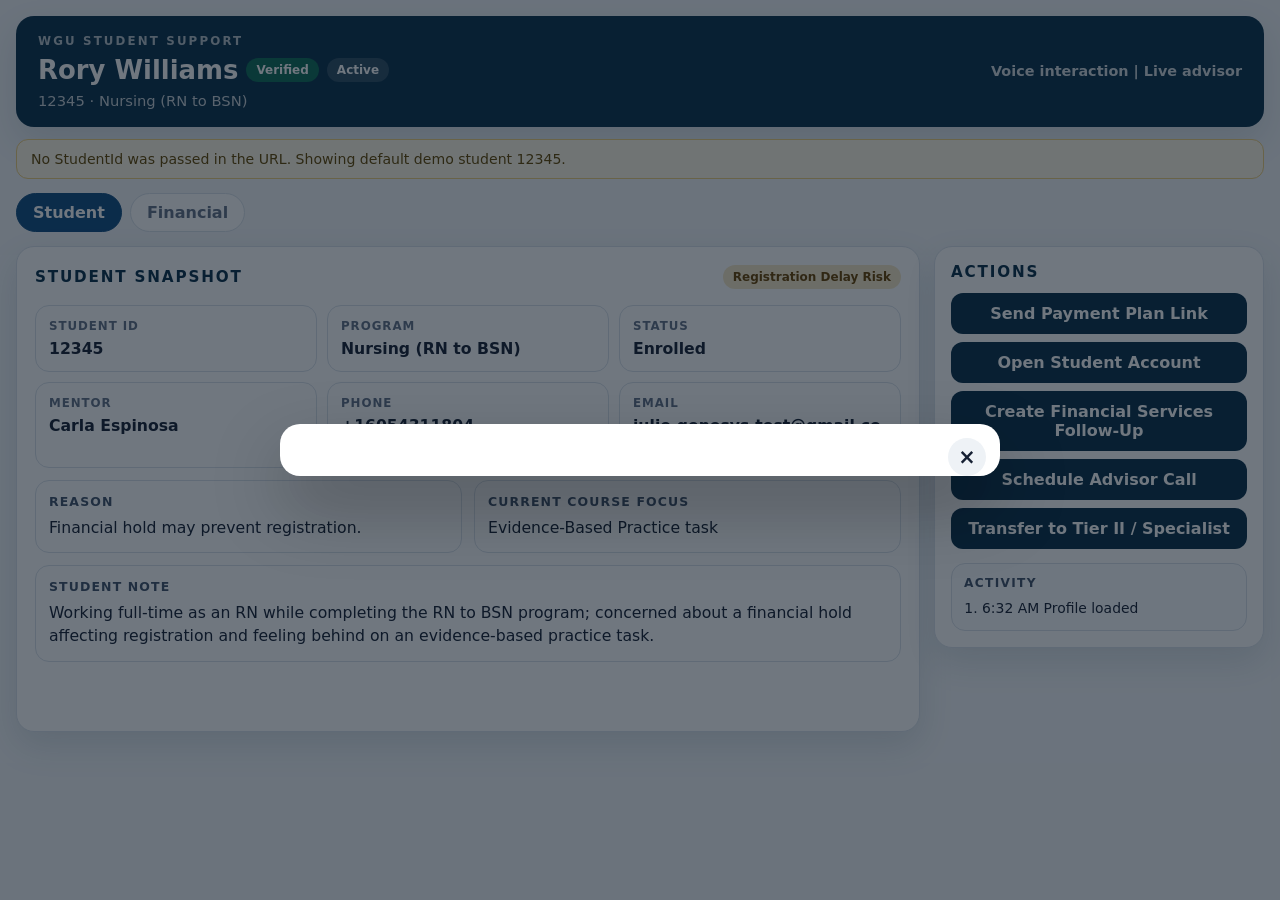
==== commit ac576180: "Describe your changes" ====
--- a/agent-script.html
+++ b/agent-script.html
@@ -4,140 +4,151 @@
   <meta charset="utf-8" />
   <meta name="viewport" content="width=device-width, initial-scale=1" />
   <title>WGU Student Support</title>
-  <link rel="stylesheet" href="assets/wgu-call-panel.css" />
+  <link rel="stylesheet" href="assets/wgu-finance-minimal.css" />
 </head>
 <body>
-  <div class="shell">
+  <div id="app" class="app-shell">
     <header class="topbar">
       <div>
-        <div class="brand">WGU Student Support</div>
-        <div class="headline">
-          <span id="headerName">Student</span>
-          <span class="pill ok">Verified</span>
-          <span class="pill">Active</span>
-          <span class="pill" id="headerProgram">RN to BSN</span>
-          <span class="pill warn" id="headerRisk">Registration risk</span>
+        <div class="eyebrow">WGU Student Support</div>
+        <div class="student-heading">
+          <h1 data-bind="full_name">Loading student...</h1>
+          <span class="pill verified">Verified</span>
+          <span class="pill" data-bind="student_type">Active</span>
         </div>
+        <p class="subline"><span data-bind="key">-</span> · <span data-bind="program">-</span></p>
       </div>
       <div class="interaction">Voice interaction | Live advisor</div>
     </header>
 
-    <div id="setupNotice" class="notice" hidden></div>
+    <div id="setupWarning" class="setup-warning" hidden></div>
 
-    <main class="layout">
-      <aside class="panel context">
-        <div class="panel-title">Student</div>
-        <h1 id="studentName">Charles Spencer</h1>
-        <div class="muted" id="studentIdLine">ID 12345</div>
+    <nav class="tabs" aria-label="Student support tabs">
+      <button class="tab is-active" type="button" data-tab-target="snapshot">Student</button>
+      <button class="tab" type="button" data-tab-target="financial">Financial</button>
+    </nav>
 
-        <div class="field-list">
-          <div><span>Program</span><strong id="program">Nursing, RN to BSN</strong></div>
-          <div><span>Mentor</span><strong id="mentor">Carla Espinosa</strong></div>
-          <div><span>Phone</span><strong id="phone">+16054311804</strong></div>
-          <div><span>Email</span><strong id="email">julie.genesys.test@gmail.com</strong></div>
+    <main class="workspace">
+      <section class="content-card tab-panel is-active" id="snapshot" aria-labelledby="student-tab">
+        <div class="section-head">
+          <h2>Student snapshot</h2>
+          <span class="status-chip" data-bind="risk_flag">Risk</span>
         </div>
 
-        <div class="section-block">
-          <div class="label">Reason</div>
-          <p id="reason">Financial hold may prevent registration.</p>
+        <div class="summary-grid compact">
+          <div class="field">
+            <span>Student ID</span>
+            <strong data-bind="key">-</strong>
+          </div>
+          <div class="field">
+            <span>Program</span>
+            <strong data-bind="program">-</strong>
+          </div>
+          <div class="field">
+            <span>Status</span>
+            <strong data-bind="enrollment_status">-</strong>
+          </div>
+          <div class="field">
+            <span>Mentor</span>
+            <strong data-bind="mentorName">-</strong>
+          </div>
+          <div class="field">
+            <span>Phone</span>
+            <strong data-bind="phone_number">-</strong>
+          </div>
+          <div class="field">
+            <span>Email</span>
+            <strong data-bind="email">-</strong>
+          </div>
         </div>
 
-        <div class="section-block compact-grid">
-          <div><span>Balance</span><strong id="balance">$1600</strong></div>
-          <div><span>Aid</span><strong id="aid">Pending Disbursement</strong></div>
-          <div><span>Expected</span><strong id="aidDate">May 28, 2026</strong></div>
-          <div><span>Hold</span><strong id="hold">Overdue balance</strong></div>
+        <div class="two-column tight">
+          <article class="mini-card">
+            <h3>Reason</h3>
+            <p data-bind="contactReason">Financial hold may prevent registration.</p>
+          </article>
+          <article class="mini-card">
+            <h3>Current course focus</h3>
+            <p data-bind="current_course_focus">-</p>
+          </article>
         </div>
 
-        <div class="section-block">
-          <div class="label">Student pressure</div>
-          <ul class="mini-list" id="pressureList"></ul>
-        </div>
-      </aside>
-
-      <section class="panel guide">
-        <div class="panel-title">Live call guide</div>
-
-        <article class="cue-card active">
-          <div class="step-label">1. Confirm handoff</div>
-          <div class="say-line" id="opener">Sage gave me the notes. I see the hold, payment plan email, and course pressure. Did I get that right?</div>
-          <label class="check"><input id="summaryConfirmed" type="checkbox" /> Summary confirmed</label>
-        </article>
-
-        <article class="cue-card">
-          <div class="step-label">2. Financial hold</div>
-          <div class="ask-grid">
-            <div>
-              <div class="label">Ask</div>
-              <p>Did the payment plan email arrive?</p>
-              <p>Is the concern balance, aid timing, or payment amount?</p>
-            </div>
-            <div>
-              <div class="label">Guardrail</div>
-              <p>Do not promise hold removal, aid timing, approval, or registration access.</p>
-            </div>
-          </div>
-          <div class="status-row">
-            <label><input id="paymentEmailConfirmed" type="checkbox" /> Email confirmed</label>
-            <label><input id="sfsCreated" type="checkbox" /> SFS referral</label>
-          </div>
-        </article>
-
-        <article class="cue-card">
-          <div class="step-label">3. Academic momentum</div>
-          <div class="ask-grid">
-            <div>
-              <div class="label">Ask</div>
-              <p>Is the blocker time, assignment, content, or readiness?</p>
-            </div>
-            <div>
-              <div class="label">Plan</div>
-              <p>Two 45 minute study blocks plus one 30 minute review.</p>
-            </div>
-          </div>
-          <div class="status-row">
-            <label><input id="courseReviewed" type="checkbox" /> Progress reviewed</label>
-            <label><input id="mentorNoteAdded" type="checkbox" /> Mentor note</label>
-            <label><input id="followupScheduled" type="checkbox" /> Follow-up</label>
-          </div>
+        <article class="mini-card note-card">
+          <h3>Student note</h3>
+          <p data-bind="student_notes">-</p>
         </article>
       </section>
 
-      <aside class="panel tools">
-        <div class="panel-title">Quick tools</div>
-        <div class="tool-grid">
-          <button data-action="profile">Profile</button>
-          <button data-action="history">History</button>
-          <button data-action="payment">Payment</button>
-          <button data-action="sfs">SFS referral</button>
-          <button data-action="course">Course</button>
-          <button data-action="mentor-note">Mentor note</button>
-          <button data-action="schedule">Schedule</button>
+      <section class="content-card tab-panel" id="financial" aria-labelledby="financial-tab" hidden>
+        <div class="section-head">
+          <h2>Financial overview</h2>
+          <span class="status-chip amber" data-bind="account_hold_display">Hold</span>
         </div>
 
-        <div class="log-card">
-          <div class="log-title">Activity log</div>
+        <div class="finance-strip">
+          <div>
+            <span>Balance</span>
+            <strong data-bind="balance_due">-</strong>
+          </div>
+          <div>
+            <span>Aid status</span>
+            <strong data-bind="financial_aid_status">-</strong>
+          </div>
+          <div>
+            <span>Expected aid</span>
+            <strong data-bind="aid_disbursement_date">-</strong>
+          </div>
+          <div>
+            <span>Due date</span>
+            <strong data-bind="payment_due_date">-</strong>
+          </div>
+        </div>
+
+        <div class="two-column">
+          <button class="plan-card" type="button" data-action="viewPlans">
+            <span>Eligible payment plan</span>
+            <strong data-bind="payment_plan_available_display">Available</strong>
+            <small>View 3-payment and 4-payment breakdowns</small>
+          </button>
+
+          <article class="mini-card">
+            <h3>Aid awards</h3>
+            <dl class="kv-list">
+              <div><dt>Approved</dt><dd data-bind="approved_aid_amount">-</dd></div>
+              <div><dt>Grant</dt><dd data-bind="grant_amount">-</dd></div>
+              <div><dt>Loan</dt><dd data-bind="loan_amount">-</dd></div>
+            </dl>
+          </article>
+        </div>
+      </section>
+
+      <aside class="side-card" aria-label="Actions and activity">
+        <div class="section-head small">
+          <h2>Actions</h2>
+        </div>
+        <div class="action-list">
+          <button type="button" data-action="sendPlanEmail">Send Payment Plan Link</button>
+          <button type="button" data-action="openAccount">Open Student Account</button>
+          <button type="button" data-action="createSfs">Create Financial Services Follow-Up</button>
+          <button type="button" data-action="scheduleAdvisor">Schedule Advisor Call</button>
+          <button type="button" data-action="transferTier2">Transfer to Tier II / Specialist</button>
+        </div>
+
+        <div class="activity-box">
+          <h3>Activity</h3>
           <ol id="activityLog"></ol>
         </div>
       </aside>
     </main>
   </div>
 
-  <div id="modalBackdrop" class="modal-backdrop" hidden>
-    <div class="modal" role="dialog" aria-modal="true" aria-labelledby="modalTitle">
-      <header class="modal-header">
-        <div>
-          <div id="modalKicker" class="modal-kicker">Demo action</div>
-          <h2 id="modalTitle">Action</h2>
-        </div>
-        <button class="close" data-close-modal aria-label="Close">x</button>
-      </header>
-      <div id="modalBody" class="modal-body"></div>
-      <footer id="modalFooter" class="modal-footer"></footer>
-    </div>
+  <div class="modal-backdrop" id="modalBackdrop" hidden>
+    <section class="modal" role="dialog" aria-modal="true" aria-labelledby="modalTitle">
+      <button class="modal-close" type="button" aria-label="Close" data-close-modal>×</button>
+      <div id="modalContent"></div>
+    </section>
   </div>
 
-  <div id="toast" class="toast" aria-live="polite"></div>
-  <script src="assets/wgu-call-panel.js"></script>
+  <script src="assets/wgu-finance-minimal.js"></script>
 </body>
 </html>
--- a/assets/wgu-finance-minimal.css
+++ b/assets/wgu-finance-minimal.css
@@ -0,0 +1,632 @@
+:root {
+  --wgu-navy: #082f49;
+  --wgu-blue: #0f4c81;
+  --wgu-gold: #f4b43c;
+  --ink: #162033;
+  --muted: #627086;
+  --line: #d9e1ea;
+  --panel: #ffffff;
+  --bg: #f3f6f9;
+  --soft: #eef3f8;
+  --success: #0b6b55;
+  --warning: #8a5a00;
+  --danger: #9f1d1d;
+  --radius: 18px;
+  --shadow: 0 14px 35px rgba(8, 47, 73, 0.12);
+  color-scheme: light;
+}
+
+* {
+  box-sizing: border-box;
+}
+
+html,
+body {
+  margin: 0;
+  min-height: 100%;
+  font-family: Inter, ui-sans-serif, system-ui, -apple-system, BlinkMacSystemFont, "Segoe UI", sans-serif;
+  background: var(--bg);
+  color: var(--ink);
+}
+
+body {
+  padding: 16px;
+}
+
+button,
+input,
+textarea,
+select {
+  font: inherit;
+}
+
+.app-shell {
+  width: min(1320px, 100%);
+  margin: 0 auto;
+}
+
+.topbar {
+  display: flex;
+  align-items: center;
+  justify-content: space-between;
+  gap: 18px;
+  padding: 18px 22px;
+  background: var(--wgu-navy);
+  color: #fff;
+  border-radius: var(--radius);
+  box-shadow: var(--shadow);
+}
+
+.eyebrow {
+  margin-bottom: 8px;
+  font-size: 0.74rem;
+  letter-spacing: 0.18em;
+  text-transform: uppercase;
+  color: rgba(255, 255, 255, 0.7);
+  font-weight: 800;
+}
+
+.student-heading {
+  display: flex;
+  align-items: center;
+  gap: 8px;
+  flex-wrap: wrap;
+}
+
+h1,
+h2,
+h3,
+p {
+  margin: 0;
+}
+
+h1 {
+  font-size: clamp(1.22rem, 2.2vw, 1.62rem);
+  line-height: 1.1;
+}
+
+.subline {
+  margin-top: 7px;
+  color: rgba(255, 255, 255, 0.78);
+  font-size: 0.92rem;
+}
+
+.interaction {
+  color: rgba(255, 255, 255, 0.82);
+  font-weight: 700;
+  font-size: 0.9rem;
+  white-space: nowrap;
+}
+
+.pill,
+.status-chip {
+  display: inline-flex;
+  align-items: center;
+  min-height: 24px;
+  padding: 4px 10px;
+  border-radius: 999px;
+  font-size: 0.75rem;
+  font-weight: 800;
+  line-height: 1;
+  background: rgba(255, 255, 255, 0.14);
+  color: #fff;
+}
+
+.pill.verified {
+  background: #0b6b55;
+}
+
+.status-chip {
+  background: #f6e8c7;
+  color: #674100;
+}
+
+.status-chip.amber {
+  background: #fff0ce;
+  color: var(--warning);
+}
+
+.setup-warning {
+  margin-top: 12px;
+  padding: 11px 14px;
+  border: 1px solid #f0cf7c;
+  background: #fff8e6;
+  color: #624600;
+  border-radius: 12px;
+  font-size: 0.88rem;
+}
+
+.tabs {
+  display: flex;
+  gap: 8px;
+  margin: 14px 0;
+}
+
+.tab {
+  border: 1px solid var(--line);
+  background: #fff;
+  color: var(--muted);
+  border-radius: 999px;
+  padding: 9px 16px;
+  font-weight: 800;
+  cursor: pointer;
+}
+
+.tab.is-active {
+  background: var(--wgu-blue);
+  border-color: var(--wgu-blue);
+  color: #fff;
+}
+
+.workspace {
+  display: grid;
+  grid-template-columns: minmax(0, 1fr) 330px;
+  gap: 14px;
+  align-items: start;
+}
+
+.content-card,
+.side-card {
+  background: var(--panel);
+  border: 1px solid var(--line);
+  border-radius: var(--radius);
+  box-shadow: var(--shadow);
+}
+
+.content-card {
+  padding: 18px;
+  min-height: 486px;
+}
+
+.side-card {
+  padding: 16px;
+  position: sticky;
+  top: 12px;
+}
+
+.section-head {
+  display: flex;
+  align-items: center;
+  justify-content: space-between;
+  gap: 12px;
+  margin-bottom: 16px;
+}
+
+.section-head h2 {
+  font-size: 0.95rem;
+  text-transform: uppercase;
+  letter-spacing: 0.12em;
+  color: var(--wgu-navy);
+}
+
+.section-head.small {
+  margin-bottom: 12px;
+}
+
+.summary-grid {
+  display: grid;
+  grid-template-columns: repeat(3, minmax(0, 1fr));
+  gap: 10px;
+}
+
+.summary-grid.compact {
+  margin-bottom: 12px;
+}
+
+.field,
+.mini-card,
+.plan-card,
+.finance-strip > div {
+  border: 1px solid var(--line);
+  background: #fff;
+  border-radius: 14px;
+  padding: 13px;
+}
+
+.field span,
+.finance-strip span,
+.plan-card span,
+.kv-list dt {
+  display: block;
+  color: var(--muted);
+  font-size: 0.74rem;
+  text-transform: uppercase;
+  letter-spacing: 0.08em;
+  font-weight: 850;
+}
+
+.field strong,
+.finance-strip strong,
+.plan-card strong,
+.kv-list dd {
+  display: block;
+  margin-top: 6px;
+  font-size: 0.98rem;
+  font-weight: 850;
+  word-break: break-word;
+}
+
+.two-column {
+  display: grid;
+  grid-template-columns: repeat(2, minmax(0, 1fr));
+  gap: 12px;
+  margin-top: 12px;
+}
+
+.two-column.tight {
+  margin-top: 0;
+}
+
+.mini-card h3 {
+  margin: 0 0 8px;
+  font-size: 0.78rem;
+  text-transform: uppercase;
+  letter-spacing: 0.09em;
+  color: #40526a;
+}
+
+.mini-card p {
+  font-size: 0.98rem;
+  line-height: 1.45;
+}
+
+.note-card {
+  margin-top: 12px;
+}
+
+.finance-strip {
+  display: grid;
+  grid-template-columns: repeat(4, minmax(0, 1fr));
+  gap: 10px;
+}
+
+.plan-card {
+  width: 100%;
+  text-align: left;
+  cursor: pointer;
+  transition: transform 120ms ease, border-color 120ms ease, box-shadow 120ms ease;
+}
+
+.plan-card:hover {
+  border-color: var(--wgu-blue);
+  transform: translateY(-1px);
+  box-shadow: 0 10px 20px rgba(15, 76, 129, 0.12);
+}
+
+.plan-card strong {
+  color: var(--success);
+}
+
+.plan-card small {
+  display: block;
+  margin-top: 8px;
+  color: var(--muted);
+}
+
+.kv-list {
+  margin: 0;
+}
+
+.kv-list div {
+  display: flex;
+  justify-content: space-between;
+  gap: 14px;
+  padding: 8px 0;
+  border-bottom: 1px solid var(--line);
+}
+
+.kv-list div:last-child {
+  border-bottom: 0;
+}
+
+.kv-list dd {
+  margin: 0;
+}
+
+.action-list {
+  display: grid;
+  gap: 8px;
+}
+
+.action-list button,
+.primary-btn,
+.secondary-btn,
+.link-btn {
+  border: 0;
+  border-radius: 12px;
+  padding: 11px 12px;
+  font-weight: 850;
+  cursor: pointer;
+}
+
+.action-list button,
+.primary-btn {
+  background: var(--wgu-navy);
+  color: #fff;
+}
+
+.action-list button:hover,
+.primary-btn:hover {
+  background: #0a4062;
+}
+
+.secondary-btn {
+  background: var(--soft);
+  color: var(--wgu-navy);
+  border: 1px solid var(--line);
+}
+
+.link-btn {
+  background: transparent;
+  color: var(--wgu-blue);
+  padding-inline: 0;
+}
+
+.activity-box {
+  margin-top: 14px;
+  border: 1px solid var(--line);
+  border-radius: 14px;
+  padding: 12px;
+  background: #fbfcfe;
+}
+
+.activity-box h3 {
+  margin-bottom: 8px;
+  font-size: 0.76rem;
+  text-transform: uppercase;
+  letter-spacing: 0.11em;
+  color: #40526a;
+}
+
+.activity-box ol {
+  margin: 0;
+  padding-left: 18px;
+  max-height: 220px;
+  overflow: auto;
+  font-size: 0.87rem;
+  line-height: 1.5;
+}
+
+.modal-backdrop {
+  position: fixed;
+  inset: 0;
+  display: grid;
+  place-items: center;
+  padding: 20px;
+  background: rgba(10, 21, 35, 0.58);
+  z-index: 100;
+}
+
+.modal {
+  width: min(720px, 100%);
+  max-height: min(780px, 92vh);
+  overflow: auto;
+  background: #fff;
+  border-radius: 20px;
+  box-shadow: 0 30px 70px rgba(0, 0, 0, 0.28);
+  position: relative;
+}
+
+.modal-close {
+  position: sticky;
+  float: right;
+  top: 14px;
+  right: 14px;
+  margin: 14px 14px 0 0;
+  width: 38px;
+  height: 38px;
+  border-radius: 999px;
+  border: 0;
+  background: #eef2f6;
+  color: var(--ink);
+  font-size: 1.3rem;
+  font-weight: 900;
+  cursor: pointer;
+  z-index: 2;
+}
+
+.modal-body {
+  padding: 22px 24px 24px;
+}
+
+.modal-body h2 {
+  font-size: 1.16rem;
+  margin-bottom: 6px;
+}
+
+.modal-body .modal-subtitle {
+  color: var(--muted);
+  margin-bottom: 16px;
+  line-height: 1.4;
+}
+
+.modal-grid {
+  display: grid;
+  grid-template-columns: repeat(2, minmax(0, 1fr));
+  gap: 10px;
+}
+
+.modal-field {
+  background: #f8fafc;
+  border: 1px solid var(--line);
+  border-radius: 12px;
+  padding: 10px;
+}
+
+.modal-field span {
+  display: block;
+  color: var(--muted);
+  font-size: 0.73rem;
+  text-transform: uppercase;
+  letter-spacing: 0.08em;
+  font-weight: 850;
+}
+
+.modal-field strong {
+  display: block;
+  margin-top: 5px;
+}
+
+.plan-table {
+  width: 100%;
+  border-collapse: collapse;
+  overflow: hidden;
+  border-radius: 12px;
+  margin-top: 10px;
+}
+
+.plan-table th,
+.plan-table td {
+  padding: 10px 12px;
+  border-bottom: 1px solid var(--line);
+  text-align: left;
+  font-size: 0.9rem;
+}
+
+.plan-table th {
+  background: #f0f5fa;
+  color: #34445b;
+  text-transform: uppercase;
+  letter-spacing: 0.06em;
+  font-size: 0.72rem;
+}
+
+.notice {
+  border-radius: 12px;
+  padding: 11px 12px;
+  background: #f8fbff;
+  border: 1px solid var(--line);
+  color: #33445b;
+  font-size: 0.88rem;
+  line-height: 1.45;
+}
+
+.notice.warning {
+  background: #fff8ea;
+  border-color: #f0d399;
+  color: #5f4300;
+}
+
+.form-stack {
+  display: grid;
+  gap: 10px;
+}
+
+.form-stack label {
+  display: grid;
+  gap: 6px;
+  font-weight: 800;
+  color: #314158;
+}
+
+.form-stack input,
+.form-stack textarea,
+.form-stack select {
+  width: 100%;
+  border: 1px solid var(--line);
+  border-radius: 12px;
+  padding: 10px 11px;
+  background: #fff;
+  color: var(--ink);
+}
+
+.form-stack textarea {
+  min-height: 104px;
+  resize: vertical;
+}
+
+.button-row {
+  display: flex;
+  gap: 10px;
+  flex-wrap: wrap;
+  margin-top: 16px;
+}
+
+.email-preview {
+  border: 1px solid var(--line);
+  border-radius: 14px;
+  padding: 14px;
+  max-height: 300px;
+  overflow: auto;
+  background: #fff;
+}
+
+.email-preview h3 {
+  margin: 0 0 10px;
+  font-size: 1rem;
+}
+
+.email-preview table {
+  width: 100%;
+  border-collapse: collapse;
+  margin: 10px 0;
+}
+
+.email-preview th,
+.email-preview td {
+  border: 1px solid #dbe3ee;
+  padding: 8px;
+  text-align: left;
+  font-size: 0.88rem;
+}
+
+.email-preview th {
+  background: #f2f6fa;
+}
+
+.payload-code {
+  width: 100%;
+  min-height: 130px;
+  resize: vertical;
+  white-space: pre;
+  font-family: ui-monospace, SFMono-Regular, Menlo, Monaco, Consolas, monospace;
+  font-size: 0.78rem;
+}
+
+@media (max-width: 980px) {
+  body {
+    padding: 10px;
+  }
+
+  .topbar,
+  .workspace {
+    display: block;
+  }
+
+  .interaction {
+    margin-top: 12px;
+  }
+
+  .side-card {
+    position: static;
+    margin-top: 12px;
+  }
+
+  .summary-grid,
+  .finance-strip,
+  .two-column,
+  .modal-grid {
+    grid-template-columns: 1fr;
+  }
+}
+
+@media (max-width: 640px) {
+  .topbar,
+  .content-card,
+  .side-card {
+    border-radius: 14px;
+    padding: 14px;
+  }
+
+  .modal {
+    border-radius: 16px;
+  }
+
+  .modal-body {
+    padding: 18px;
+  }
+
+  .tabs {
+    overflow-x: auto;
+  }
+}
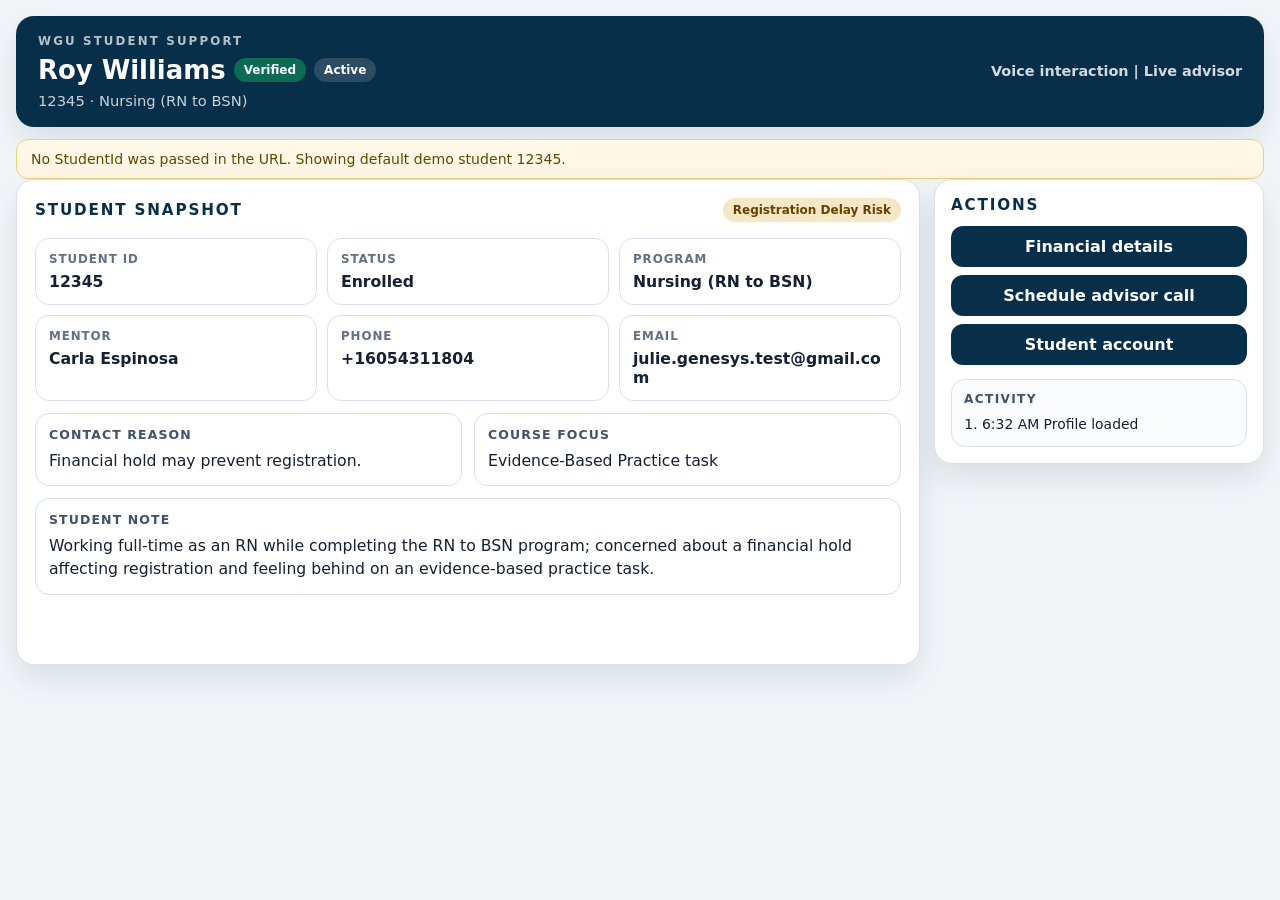
==== commit 2ffadcb4: "Describe your changes" ====
--- a/agent-script.html
+++ b/agent-script.html
@@ -23,13 +23,8 @@
 
     <div id="setupWarning" class="setup-warning" hidden></div>
 
-    <nav class="tabs" aria-label="Student support tabs">
-      <button class="tab is-active" type="button" data-tab-target="snapshot">Student</button>
-      <button class="tab" type="button" data-tab-target="financial">Financial</button>
-    </nav>
-
     <main class="workspace">
-      <section class="content-card tab-panel is-active" id="snapshot" aria-labelledby="student-tab">
+      <section class="content-card" id="snapshot">
         <div class="section-head">
           <h2>Student snapshot</h2>
           <span class="status-chip" data-bind="risk_flag">Risk</span>
@@ -41,12 +36,12 @@
             <strong data-bind="key">-</strong>
           </div>
           <div class="field">
+            <span>Status</span>
+            <strong data-bind="enrollment_status">-</strong>
+          </div>
+          <div class="field">
             <span>Program</span>
             <strong data-bind="program">-</strong>
-          </div>
-          <div class="field">
-            <span>Status</span>
-            <strong data-bind="enrollment_status">-</strong>
           </div>
           <div class="field">
             <span>Mentor</span>
@@ -64,11 +59,11 @@
 
         <div class="two-column tight">
           <article class="mini-card">
-            <h3>Reason</h3>
+            <h3>Contact reason</h3>
             <p data-bind="contactReason">Financial hold may prevent registration.</p>
           </article>
           <article class="mini-card">
-            <h3>Current course focus</h3>
+            <h3>Course focus</h3>
             <p data-bind="current_course_focus">-</p>
           </article>
         </div>
@@ -79,59 +74,14 @@
         </article>
       </section>
 
-      <section class="content-card tab-panel" id="financial" aria-labelledby="financial-tab" hidden>
-        <div class="section-head">
-          <h2>Financial overview</h2>
-          <span class="status-chip amber" data-bind="account_hold_display">Hold</span>
-        </div>
-
-        <div class="finance-strip">
-          <div>
-            <span>Balance</span>
-            <strong data-bind="balance_due">-</strong>
-          </div>
-          <div>
-            <span>Aid status</span>
-            <strong data-bind="financial_aid_status">-</strong>
-          </div>
-          <div>
-            <span>Expected aid</span>
-            <strong data-bind="aid_disbursement_date">-</strong>
-          </div>
-          <div>
-            <span>Due date</span>
-            <strong data-bind="payment_due_date">-</strong>
-          </div>
-        </div>
-
-        <div class="two-column">
-          <button class="plan-card" type="button" data-action="viewPlans">
-            <span>Eligible payment plan</span>
-            <strong data-bind="payment_plan_available_display">Available</strong>
-            <small>View 3-payment and 4-payment breakdowns</small>
-          </button>
-
-          <article class="mini-card">
-            <h3>Aid awards</h3>
-            <dl class="kv-list">
-              <div><dt>Approved</dt><dd data-bind="approved_aid_amount">-</dd></div>
-              <div><dt>Grant</dt><dd data-bind="grant_amount">-</dd></div>
-              <div><dt>Loan</dt><dd data-bind="loan_amount">-</dd></div>
-            </dl>
-          </article>
-        </div>
-      </section>
-
       <aside class="side-card" aria-label="Actions and activity">
         <div class="section-head small">
           <h2>Actions</h2>
         </div>
         <div class="action-list">
-          <button type="button" data-action="sendPlanEmail">Send Payment Plan Link</button>
-          <button type="button" data-action="openAccount">Open Student Account</button>
-          <button type="button" data-action="createSfs">Create Financial Services Follow-Up</button>
-          <button type="button" data-action="scheduleAdvisor">Schedule Advisor Call</button>
-          <button type="button" data-action="transferTier2">Transfer to Tier II / Specialist</button>
+          <button type="button" data-action="openFinancial">Financial details</button>
+          <button type="button" data-action="scheduleAdvisor">Schedule advisor call</button>
+          <button type="button" data-action="openAccount">Student account</button>
         </div>
 
         <div class="activity-box">
--- a/assets/wgu-finance-minimal.css
+++ b/assets/wgu-finance-minimal.css
@@ -574,7 +574,7 @@
   background: #f2f6fa;
 }
 
-.payload-code {
+.message-code {
   width: 100%;
   min-height: 130px;
   resize: vertical;
@@ -630,3 +630,28 @@
     overflow-x: auto;
   }
 }
+
+/* Fix: ensure hidden overlays stay hidden even when custom CSS sets display:grid. */
+[hidden] { display: none !important; }
+.modal-backdrop[hidden] { display: none !important; }
+
+[hidden],
+.modal-backdrop[hidden] {
+  display: none !important;
+}
+
+.header-link {
+  align-self: flex-start;
+  text-decoration: none;
+  display: inline-flex;
+  align-items: center;
+  justify-content: center;
+}
+
+.full-width-plan {
+  margin: 12px 0;
+}
+
+.compact-kv {
+  max-width: 720px;
+}
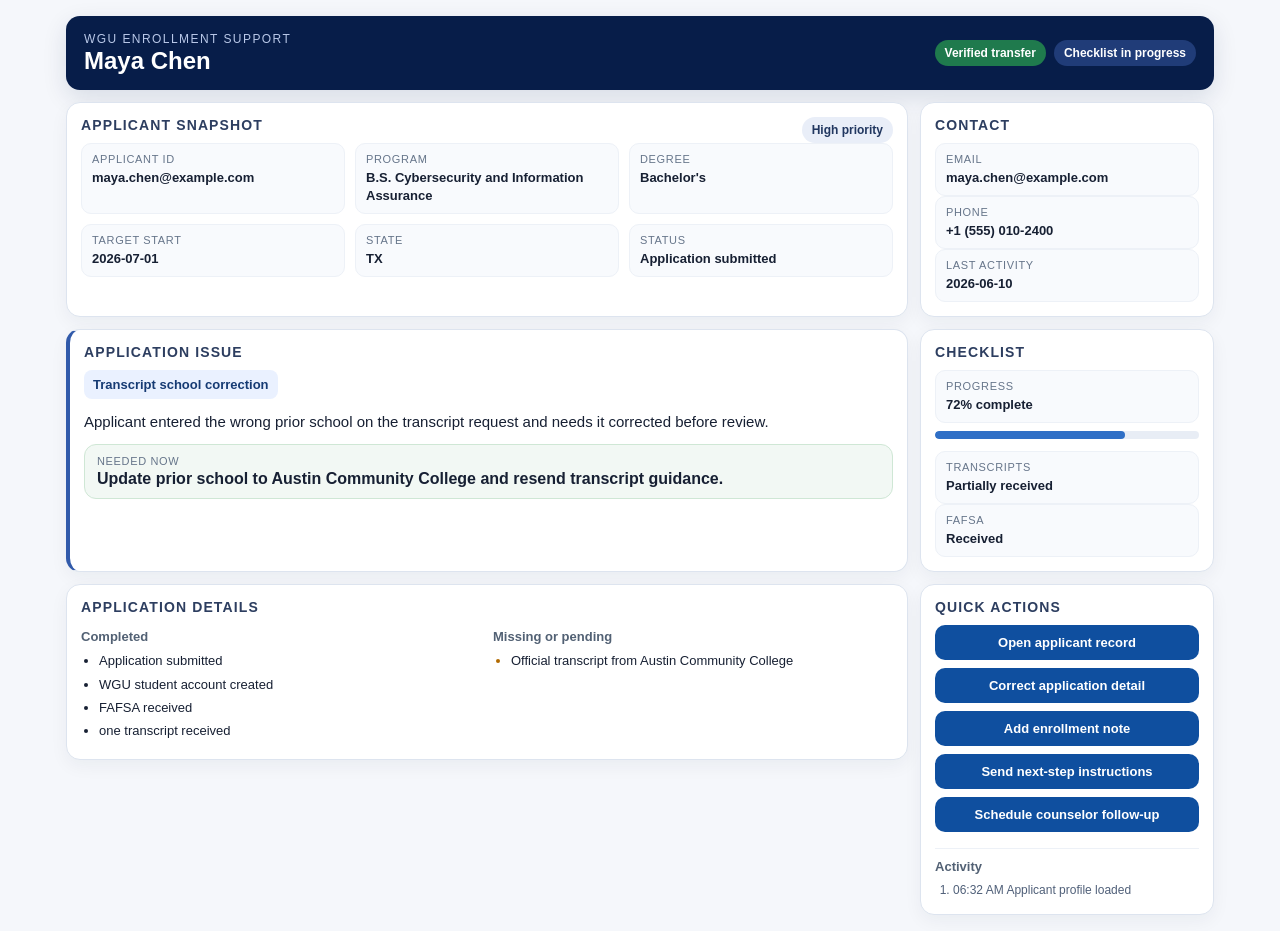
==== commit d186d364: "Describe your changes" ====
--- a/agent-script.html
+++ b/agent-script.html
@@ -3,102 +3,100 @@
 <head>
   <meta charset="utf-8" />
   <meta name="viewport" content="width=device-width, initial-scale=1" />
-  <title>WGU Student Support</title>
-  <link rel="stylesheet" href="assets/wgu-finance-minimal.css" />
+  <title>WGU Applicant Support</title>
+  <link rel="stylesheet" href="assets/applicant-support.css" />
 </head>
 <body>
-  <div id="app" class="app-shell">
+  <main class="shell" id="app" data-state="loading">
     <header class="topbar">
       <div>
-        <div class="eyebrow">WGU Student Support</div>
-        <div class="student-heading">
-          <h1 data-bind="full_name">Loading student...</h1>
-          <span class="pill verified">Verified</span>
-          <span class="pill" data-bind="student_type">Active</span>
-        </div>
-        <p class="subline"><span data-bind="key">-</span> · <span data-bind="program">-</span></p>
+        <div class="eyebrow">WGU Enrollment Support</div>
+        <h1 id="applicantName">Applicant</h1>
       </div>
-      <div class="interaction">Voice interaction | Live advisor</div>
+      <div class="top-meta">
+        <span id="verifiedBadge" class="pill good">Verified transfer</span>
+        <span id="stagePill" class="pill">Application review</span>
+      </div>
     </header>
 
-    <div id="setupWarning" class="setup-warning" hidden></div>
+    <section id="missing" class="alert" hidden>
+      Applicant not found. Check the URL and use <code>?ApplicantId=maya.chen@example.com</code> or another key from <code>data/applicants.json</code>.
+    </section>
 
-    <main class="workspace">
-      <section class="content-card" id="snapshot">
-        <div class="section-head">
-          <h2>Student snapshot</h2>
-          <span class="status-chip" data-bind="risk_flag">Risk</span>
+    <section class="grid">
+      <article class="card span-2">
+        <div class="card-head">
+          <h2>Applicant snapshot</h2>
+          <span id="priority" class="priority">Priority</span>
         </div>
+        <div class="snapshot">
+          <div><span>Applicant ID</span><strong id="applicantId">--</strong></div>
+          <div><span>Program</span><strong id="program">--</strong></div>
+          <div><span>Degree</span><strong id="degree">--</strong></div>
+          <div><span>Target start</span><strong id="targetStart">--</strong></div>
+          <div><span>State</span><strong id="state">--</strong></div>
+          <div><span>Status</span><strong id="status">--</strong></div>
+        </div>
+      </article>
 
-        <div class="summary-grid compact">
-          <div class="field">
-            <span>Student ID</span>
-            <strong data-bind="key">-</strong>
+      <article class="card">
+        <h2>Contact</h2>
+        <div class="field"><span>Email</span><strong id="email">--</strong></div>
+        <div class="field"><span>Phone</span><strong id="phone">--</strong></div>
+        <div class="field"><span>Last activity</span><strong id="lastActivity">--</strong></div>
+      </article>
+
+      <article class="card span-2 issue-card">
+        <h2>Application issue</h2>
+        <div class="issue-type" id="issueType">--</div>
+        <p id="reportedIssue">--</p>
+        <div class="next-step"><span>Needed now</span><strong id="requestedFix">--</strong></div>
+      </article>
+
+      <article class="card">
+        <h2>Checklist</h2>
+        <div class="field"><span>Progress</span><strong id="progress">--</strong></div>
+        <div class="bar"><span id="progressBar"></span></div>
+        <div class="field"><span>Transcripts</span><strong id="transcripts">--</strong></div>
+        <div class="field"><span>FAFSA</span><strong id="fafsa">--</strong></div>
+      </article>
+
+      <article class="card span-2">
+        <h2>Application details</h2>
+        <div class="two-col">
+          <div>
+            <h3>Completed</h3>
+            <ul id="completedList" class="compact-list"></ul>
           </div>
-          <div class="field">
-            <span>Status</span>
-            <strong data-bind="enrollment_status">-</strong>
-          </div>
-          <div class="field">
-            <span>Program</span>
-            <strong data-bind="program">-</strong>
-          </div>
-          <div class="field">
-            <span>Mentor</span>
-            <strong data-bind="mentorName">-</strong>
-          </div>
-          <div class="field">
-            <span>Phone</span>
-            <strong data-bind="phone_number">-</strong>
-          </div>
-          <div class="field">
-            <span>Email</span>
-            <strong data-bind="email">-</strong>
+          <div>
+            <h3>Missing or pending</h3>
+            <ul id="missingList" class="compact-list warn"></ul>
           </div>
         </div>
+      </article>
 
-        <div class="two-column tight">
-          <article class="mini-card">
-            <h3>Contact reason</h3>
-            <p data-bind="contactReason">Financial hold may prevent registration.</p>
-          </article>
-          <article class="mini-card">
-            <h3>Course focus</h3>
-            <p data-bind="current_course_focus">-</p>
-          </article>
-        </div>
-
-        <article class="mini-card note-card">
-          <h3>Student note</h3>
-          <p data-bind="student_notes">-</p>
-        </article>
-      </section>
-
-      <aside class="side-card" aria-label="Actions and activity">
-        <div class="section-head small">
-          <h2>Actions</h2>
-        </div>
-        <div class="action-list">
-          <button type="button" data-action="openFinancial">Financial details</button>
-          <button type="button" data-action="scheduleAdvisor">Schedule advisor call</button>
-          <button type="button" data-action="openAccount">Student account</button>
-        </div>
-
-        <div class="activity-box">
+      <aside class="card tools">
+        <h2>Quick actions</h2>
+        <button data-action="record">Open applicant record</button>
+        <button data-action="correct">Correct application detail</button>
+        <button data-action="note">Add enrollment note</button>
+        <button data-action="instructions">Send next-step instructions</button>
+        <button data-action="callback">Schedule counselor follow-up</button>
+        <div class="log-wrap">
           <h3>Activity</h3>
           <ol id="activityLog"></ol>
         </div>
       </aside>
-    </main>
+    </section>
+  </main>
+
+  <div class="modal" id="modal" hidden>
+    <div class="modal-panel" role="dialog" aria-modal="true" aria-labelledby="modalTitle">
+      <button class="x" id="closeModal" aria-label="Close">×</button>
+      <div id="modalContent"></div>
+    </div>
   </div>
 
-  <div class="modal-backdrop" id="modalBackdrop" hidden>
-    <section class="modal" role="dialog" aria-modal="true" aria-labelledby="modalTitle">
-      <button class="modal-close" type="button" aria-label="Close" data-close-modal>×</button>
-      <div id="modalContent"></div>
-    </section>
-  </div>
-
-  <script src="assets/wgu-finance-minimal.js"></script>
+  <script src="assets/applicant-support.js"></script>
 </body>
 </html>
--- a/assets/applicant-support.css
+++ b/assets/applicant-support.css
@@ -0,0 +1 @@
+*{box-sizing:border-box}body{margin:0;font-family:Inter,Segoe UI,Arial,sans-serif;background:#f5f7fb;color:#172033}.shell{max-width:1180px;margin:0 auto;padding:16px}.topbar{display:flex;justify-content:space-between;gap:16px;align-items:center;background:#071d49;color:white;border-radius:14px;padding:16px 18px;margin-bottom:12px;box-shadow:0 8px 24px rgba(7,29,73,.12)}.eyebrow{font-size:12px;text-transform:uppercase;letter-spacing:.12em;color:#b9c8e8}.topbar h1{margin:2px 0 0;font-size:24px;line-height:1.1}.top-meta{display:flex;gap:8px;flex-wrap:wrap;justify-content:flex-end}.pill,.priority{display:inline-flex;align-items:center;border-radius:999px;padding:6px 10px;background:#e9eef8;color:#213760;font-size:12px;font-weight:700}.topbar .pill{background:#203c78;color:#fff}.pill.good{background:#1f7a4d}.alert{padding:12px 14px;background:#fff7df;border:1px solid #f1d58a;border-radius:12px;margin-bottom:12px}.grid{display:grid;grid-template-columns:1.2fr 1.2fr .85fr;gap:12px}.card{background:white;border:1px solid #dde4ef;border-radius:14px;padding:14px;box-shadow:0 6px 18px rgba(22,32,51,.05)}.span-2{grid-column:span 2}.card-head{display:flex;align-items:center;justify-content:space-between;gap:10px}.card h2{font-size:14px;margin:0 0 10px;color:#2d3e60;text-transform:uppercase;letter-spacing:.08em}.card h3{font-size:13px;margin:4px 0 8px;color:#526174}.snapshot{display:grid;grid-template-columns:repeat(3,1fr);gap:10px}.snapshot div,.field{padding:9px 10px;background:#f8fafd;border:1px solid #edf1f7;border-radius:10px}.snapshot span,.field span,.next-step span{display:block;font-size:11px;color:#66758a;margin-bottom:3px;text-transform:uppercase;letter-spacing:.06em}.snapshot strong,.field strong{font-size:13px;color:#172033}.issue-card{border-left:4px solid #315aaa}.issue-type{display:inline-block;font-size:13px;font-weight:800;color:#163b74;background:#eaf1ff;border-radius:8px;padding:7px 9px;margin-bottom:6px}.issue-card p{font-size:15px;line-height:1.4;margin:6px 0 12px}.next-step{padding:10px 12px;border-radius:12px;background:#f2f8f4;border:1px solid #cfe7d5}.bar{height:8px;background:#e8edf5;border-radius:999px;overflow:hidden;margin:8px 0 12px}.bar span{display:block;height:100%;width:0;background:#2f6fc6;border-radius:999px}.two-col{display:grid;grid-template-columns:1fr 1fr;gap:12px}.compact-list{margin:0;padding-left:18px;font-size:13px;line-height:1.4}.compact-list li{margin-bottom:5px}.compact-list.warn li::marker{color:#b16a00}.tools{grid-row:span 3}.tools button,.primary,.secondary{width:100%;border:0;border-radius:10px;padding:10px 11px;margin:0 0 8px;font-size:13px;font-weight:800;cursor:pointer;background:#0f4f9f;color:white}.tools button:hover,.primary:hover{filter:brightness(.96)}.secondary{background:#eef2f7;color:#24324a;border:1px solid #d7dfec}.log-wrap{border-top:1px solid #edf1f7;margin-top:8px;padding-top:10px}.log-wrap h3{margin:0 0 8px}.log-wrap ol{margin:0;padding-left:18px;font-size:12px;color:#506079;line-height:1.45}.modal[hidden],[hidden]{display:none!important}.modal{position:fixed;inset:0;background:rgba(12,20,36,.42);display:flex;align-items:center;justify-content:center;padding:16px;z-index:20}.modal-panel{width:min(640px,100%);max-height:90vh;overflow:auto;background:white;border-radius:16px;padding:18px;box-shadow:0 24px 70px rgba(0,0,0,.25);position:relative}.x{position:absolute;top:10px;right:12px;border:0;background:#eef2f7;border-radius:8px;font-size:22px;line-height:1;width:34px;height:34px;cursor:pointer}.modal h2{margin:0 36px 12px 0}.modal-grid{display:grid;grid-template-columns:1fr 1fr;gap:10px}.modal-field{padding:10px;border:1px solid #e2e8f2;border-radius:10px;background:#f9fbfe}.modal-field span{display:block;font-size:11px;text-transform:uppercase;color:#68778c;margin-bottom:4px}.modal-field strong{font-size:13px}.textarea,label textarea,label input,label select{width:100%;border:1px solid #ccd6e4;border-radius:10px;padding:10px;font:inherit;background:white}.textarea,label textarea{min-height:86px}.form-row{margin-bottom:10px}.form-row label{font-size:12px;font-weight:800;color:#47566b}.modal-actions{display:flex;gap:8px;justify-content:flex-end;margin-top:12px}.modal-actions .primary,.modal-actions .secondary{width:auto;min-width:120px;margin:0}@media(max-width:900px){.grid{grid-template-columns:1fr}.span-2,.tools{grid-column:auto;grid-row:auto}.snapshot,.two-col,.modal-grid{grid-template-columns:1fr}.topbar{align-items:flex-start;flex-direction:column}.top-meta{justify-content:flex-start}}
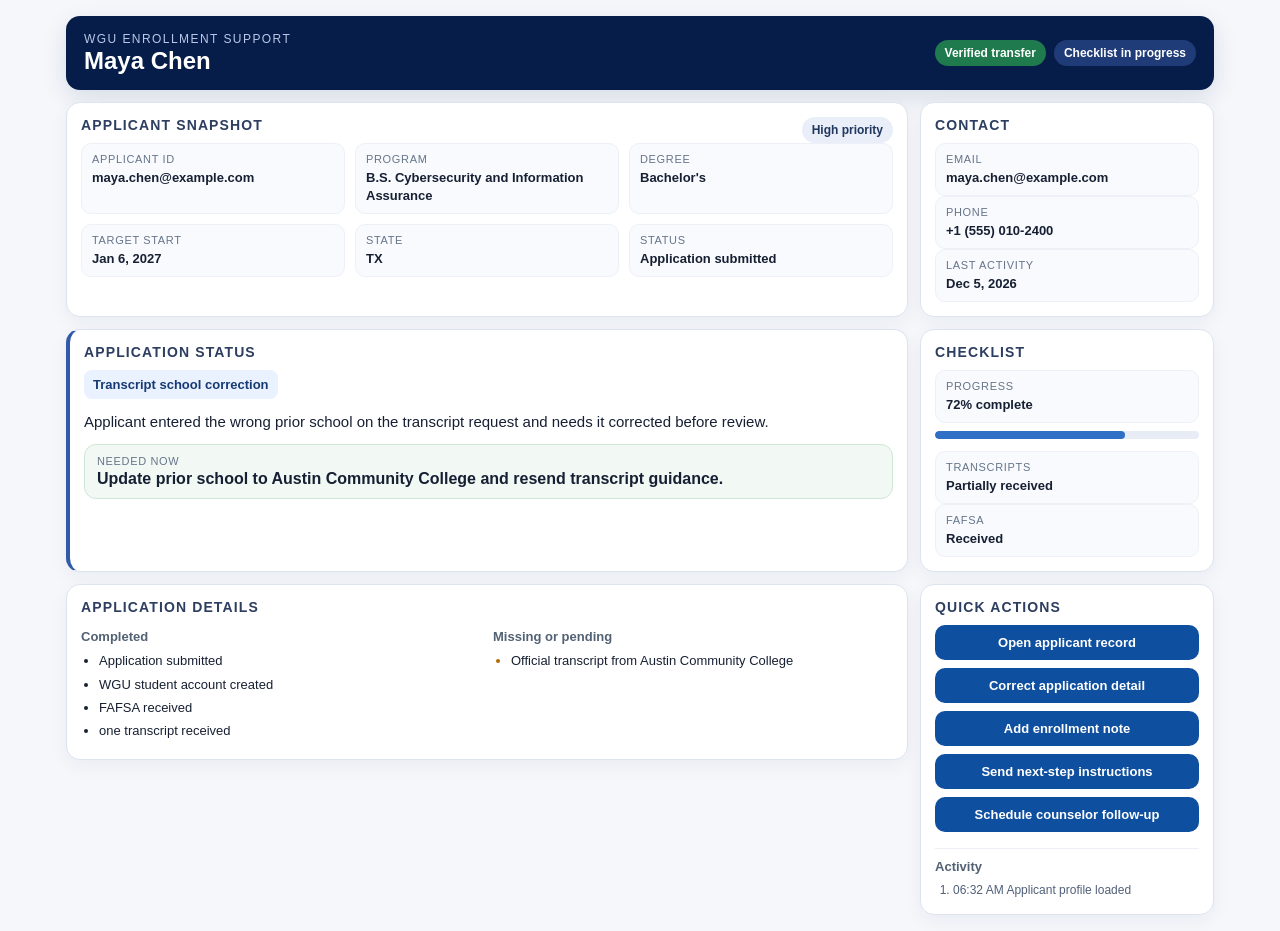
==== commit 41306da4: "Describe your changes" ====
--- a/agent-script.html
+++ b/agent-script.html
@@ -47,7 +47,7 @@
       </article>
 
       <article class="card span-2 issue-card">
-        <h2>Application issue</h2>
+        <h2>Application status</h2>
         <div class="issue-type" id="issueType">--</div>
         <p id="reportedIssue">--</p>
         <div class="next-step"><span>Needed now</span><strong id="requestedFix">--</strong></div>
--- a/assets/applicant-support.css
+++ b/assets/applicant-support.css
@@ -1 +1 @@
-*{box-sizing:border-box}body{margin:0;font-family:Inter,Segoe UI,Arial,sans-serif;background:#f5f7fb;color:#172033}.shell{max-width:1180px;margin:0 auto;padding:16px}.topbar{display:flex;justify-content:space-between;gap:16px;align-items:center;background:#071d49;color:white;border-radius:14px;padding:16px 18px;margin-bottom:12px;box-shadow:0 8px 24px rgba(7,29,73,.12)}.eyebrow{font-size:12px;text-transform:uppercase;letter-spacing:.12em;color:#b9c8e8}.topbar h1{margin:2px 0 0;font-size:24px;line-height:1.1}.top-meta{display:flex;gap:8px;flex-wrap:wrap;justify-content:flex-end}.pill,.priority{display:inline-flex;align-items:center;border-radius:999px;padding:6px 10px;background:#e9eef8;color:#213760;font-size:12px;font-weight:700}.topbar .pill{background:#203c78;color:#fff}.pill.good{background:#1f7a4d}.alert{padding:12px 14px;background:#fff7df;border:1px solid #f1d58a;border-radius:12px;margin-bottom:12px}.grid{display:grid;grid-template-columns:1.2fr 1.2fr .85fr;gap:12px}.card{background:white;border:1px solid #dde4ef;border-radius:14px;padding:14px;box-shadow:0 6px 18px rgba(22,32,51,.05)}.span-2{grid-column:span 2}.card-head{display:flex;align-items:center;justify-content:space-between;gap:10px}.card h2{font-size:14px;margin:0 0 10px;color:#2d3e60;text-transform:uppercase;letter-spacing:.08em}.card h3{font-size:13px;margin:4px 0 8px;color:#526174}.snapshot{display:grid;grid-template-columns:repeat(3,1fr);gap:10px}.snapshot div,.field{padding:9px 10px;background:#f8fafd;border:1px solid #edf1f7;border-radius:10px}.snapshot span,.field span,.next-step span{display:block;font-size:11px;color:#66758a;margin-bottom:3px;text-transform:uppercase;letter-spacing:.06em}.snapshot strong,.field strong{font-size:13px;color:#172033}.issue-card{border-left:4px solid #315aaa}.issue-type{display:inline-block;font-size:13px;font-weight:800;color:#163b74;background:#eaf1ff;border-radius:8px;padding:7px 9px;margin-bottom:6px}.issue-card p{font-size:15px;line-height:1.4;margin:6px 0 12px}.next-step{padding:10px 12px;border-radius:12px;background:#f2f8f4;border:1px solid #cfe7d5}.bar{height:8px;background:#e8edf5;border-radius:999px;overflow:hidden;margin:8px 0 12px}.bar span{display:block;height:100%;width:0;background:#2f6fc6;border-radius:999px}.two-col{display:grid;grid-template-columns:1fr 1fr;gap:12px}.compact-list{margin:0;padding-left:18px;font-size:13px;line-height:1.4}.compact-list li{margin-bottom:5px}.compact-list.warn li::marker{color:#b16a00}.tools{grid-row:span 3}.tools button,.primary,.secondary{width:100%;border:0;border-radius:10px;padding:10px 11px;margin:0 0 8px;font-size:13px;font-weight:800;cursor:pointer;background:#0f4f9f;color:white}.tools button:hover,.primary:hover{filter:brightness(.96)}.secondary{background:#eef2f7;color:#24324a;border:1px solid #d7dfec}.log-wrap{border-top:1px solid #edf1f7;margin-top:8px;padding-top:10px}.log-wrap h3{margin:0 0 8px}.log-wrap ol{margin:0;padding-left:18px;font-size:12px;color:#506079;line-height:1.45}.modal[hidden],[hidden]{display:none!important}.modal{position:fixed;inset:0;background:rgba(12,20,36,.42);display:flex;align-items:center;justify-content:center;padding:16px;z-index:20}.modal-panel{width:min(640px,100%);max-height:90vh;overflow:auto;background:white;border-radius:16px;padding:18px;box-shadow:0 24px 70px rgba(0,0,0,.25);position:relative}.x{position:absolute;top:10px;right:12px;border:0;background:#eef2f7;border-radius:8px;font-size:22px;line-height:1;width:34px;height:34px;cursor:pointer}.modal h2{margin:0 36px 12px 0}.modal-grid{display:grid;grid-template-columns:1fr 1fr;gap:10px}.modal-field{padding:10px;border:1px solid #e2e8f2;border-radius:10px;background:#f9fbfe}.modal-field span{display:block;font-size:11px;text-transform:uppercase;color:#68778c;margin-bottom:4px}.modal-field strong{font-size:13px}.textarea,label textarea,label input,label select{width:100%;border:1px solid #ccd6e4;border-radius:10px;padding:10px;font:inherit;background:white}.textarea,label textarea{min-height:86px}.form-row{margin-bottom:10px}.form-row label{font-size:12px;font-weight:800;color:#47566b}.modal-actions{display:flex;gap:8px;justify-content:flex-end;margin-top:12px}.modal-actions .primary,.modal-actions .secondary{width:auto;min-width:120px;margin:0}@media(max-width:900px){.grid{grid-template-columns:1fr}.span-2,.tools{grid-column:auto;grid-row:auto}.snapshot,.two-col,.modal-grid{grid-template-columns:1fr}.topbar{align-items:flex-start;flex-direction:column}.top-meta{justify-content:flex-start}}+*{box-sizing:border-box}body{margin:0;font-family:Inter,Segoe UI,Arial,sans-serif;background:#f5f7fb;color:#172033}.shell{max-width:1180px;margin:0 auto;padding:16px}.topbar{display:flex;justify-content:space-between;gap:16px;align-items:center;background:#071d49;color:white;border-radius:14px;padding:16px 18px;margin-bottom:12px;box-shadow:0 8px 24px rgba(7,29,73,.12)}.eyebrow{font-size:12px;text-transform:uppercase;letter-spacing:.12em;color:#b9c8e8}.topbar h1{margin:2px 0 0;font-size:24px;line-height:1.1}.top-meta{display:flex;gap:8px;flex-wrap:wrap;justify-content:flex-end}.pill,.priority{display:inline-flex;align-items:center;border-radius:999px;padding:6px 10px;background:#e9eef8;color:#213760;font-size:12px;font-weight:700}.topbar .pill{background:#203c78;color:#fff}.pill.good{background:#1f7a4d}.alert{padding:12px 14px;background:#fff7df;border:1px solid #f1d58a;border-radius:12px;margin-bottom:12px}.grid{display:grid;grid-template-columns:1.2fr 1.2fr .85fr;gap:12px}.card{background:white;border:1px solid #dde4ef;border-radius:14px;padding:14px;box-shadow:0 6px 18px rgba(22,32,51,.05)}.span-2{grid-column:span 2}.card-head{display:flex;align-items:center;justify-content:space-between;gap:10px}.card h2{font-size:14px;margin:0 0 10px;color:#2d3e60;text-transform:uppercase;letter-spacing:.08em}.card h3{font-size:13px;margin:4px 0 8px;color:#526174}.snapshot{display:grid;grid-template-columns:repeat(3,1fr);gap:10px}.snapshot div,.field{padding:9px 10px;background:#f8fafd;border:1px solid #edf1f7;border-radius:10px}.snapshot span,.field span,.next-step span{display:block;font-size:11px;color:#66758a;margin-bottom:3px;text-transform:uppercase;letter-spacing:.06em}.snapshot strong,.field strong{font-size:13px;color:#172033}.issue-card{border-left:4px solid #315aaa}.issue-type{display:inline-block;font-size:13px;font-weight:800;color:#163b74;background:#eaf1ff;border-radius:8px;padding:7px 9px;margin-bottom:6px}.issue-card p{font-size:15px;line-height:1.4;margin:6px 0 12px}.next-step{padding:10px 12px;border-radius:12px;background:#f2f8f4;border:1px solid #cfe7d5}.bar{height:8px;background:#e8edf5;border-radius:999px;overflow:hidden;margin:8px 0 12px}.bar span{display:block;height:100%;width:0;background:#2f6fc6;border-radius:999px}.two-col{display:grid;grid-template-columns:1fr 1fr;gap:12px}.compact-list{margin:0;padding-left:18px;font-size:13px;line-height:1.4}.compact-list li{margin-bottom:5px}.compact-list.warn li::marker{color:#b16a00}.tools{grid-row:span 3}.tools button,.primary,.secondary{width:100%;border:0;border-radius:10px;padding:10px 11px;margin:0 0 8px;font-size:13px;font-weight:800;cursor:pointer;background:#0f4f9f;color:white}.tools button:hover,.primary:hover{filter:brightness(.96)}.secondary{background:#eef2f7;color:#24324a;border:1px solid #d7dfec}.log-wrap{border-top:1px solid #edf1f7;margin-top:8px;padding-top:10px}.log-wrap h3{margin:0 0 8px}.log-wrap ol{margin:0;padding-left:18px;font-size:12px;color:#506079;line-height:1.45}.modal[hidden],[hidden]{display:none!important}.modal{position:fixed;inset:0;background:rgba(12,20,36,.42);display:flex;align-items:center;justify-content:center;padding:16px;z-index:20}.modal-panel{width:min(640px,100%);max-height:90vh;overflow:auto;background:white;border-radius:16px;padding:18px;box-shadow:0 24px 70px rgba(0,0,0,.25);position:relative}.x{position:absolute;top:10px;right:12px;border:0;background:#eef2f7;border-radius:8px;font-size:22px;line-height:1;width:34px;height:34px;cursor:pointer}.modal h2{margin:0 36px 12px 0}.modal-grid{display:grid;grid-template-columns:1fr 1fr;gap:10px}.modal-field{padding:10px;border:1px solid #e2e8f2;border-radius:10px;background:#f9fbfe}.modal-field span{display:block;font-size:11px;text-transform:uppercase;color:#68778c;margin-bottom:4px}.modal-field strong{font-size:13px}.textarea,label textarea,label input,label select{width:100%;border:1px solid #ccd6e4;border-radius:10px;padding:10px;font:inherit;background:white}.textarea,label textarea{min-height:86px}.form-row{margin-bottom:10px}.form-row label{font-size:12px;font-weight:800;color:#47566b}.modal-actions{display:flex;gap:8px;justify-content:flex-end;margin-top:12px}.modal-actions .primary,.modal-actions .secondary{width:auto;min-width:120px;margin:0}@media(max-width:900px){.grid{grid-template-columns:1fr}.span-2,.tools{grid-column:auto;grid-row:auto}.snapshot,.two-col,.modal-grid{grid-template-columns:1fr}.topbar{align-items:flex-start;flex-direction:column}.top-meta{justify-content:flex-start}}.hint-panel{border:1px solid #dbe4f2;background:#f8fbff;border-radius:12px;padding:10px 12px;margin:10px 0;color:#4c5d74;font-size:13px}.success-panel{border:1px solid #cfe7d5;background:#f6fbf7;border-radius:12px;padding:12px;margin:10px 0}.success-panel h3{margin:0 0 6px;color:#205c37}.success-panel p{margin:0 0 10px;color:#34445a;line-height:1.4}.done-banner{border:1px solid #b7dfc3;background:#eaf8ee;color:#175c32;border-radius:12px;padding:10px 12px;margin:10px 0;font-weight:800}
